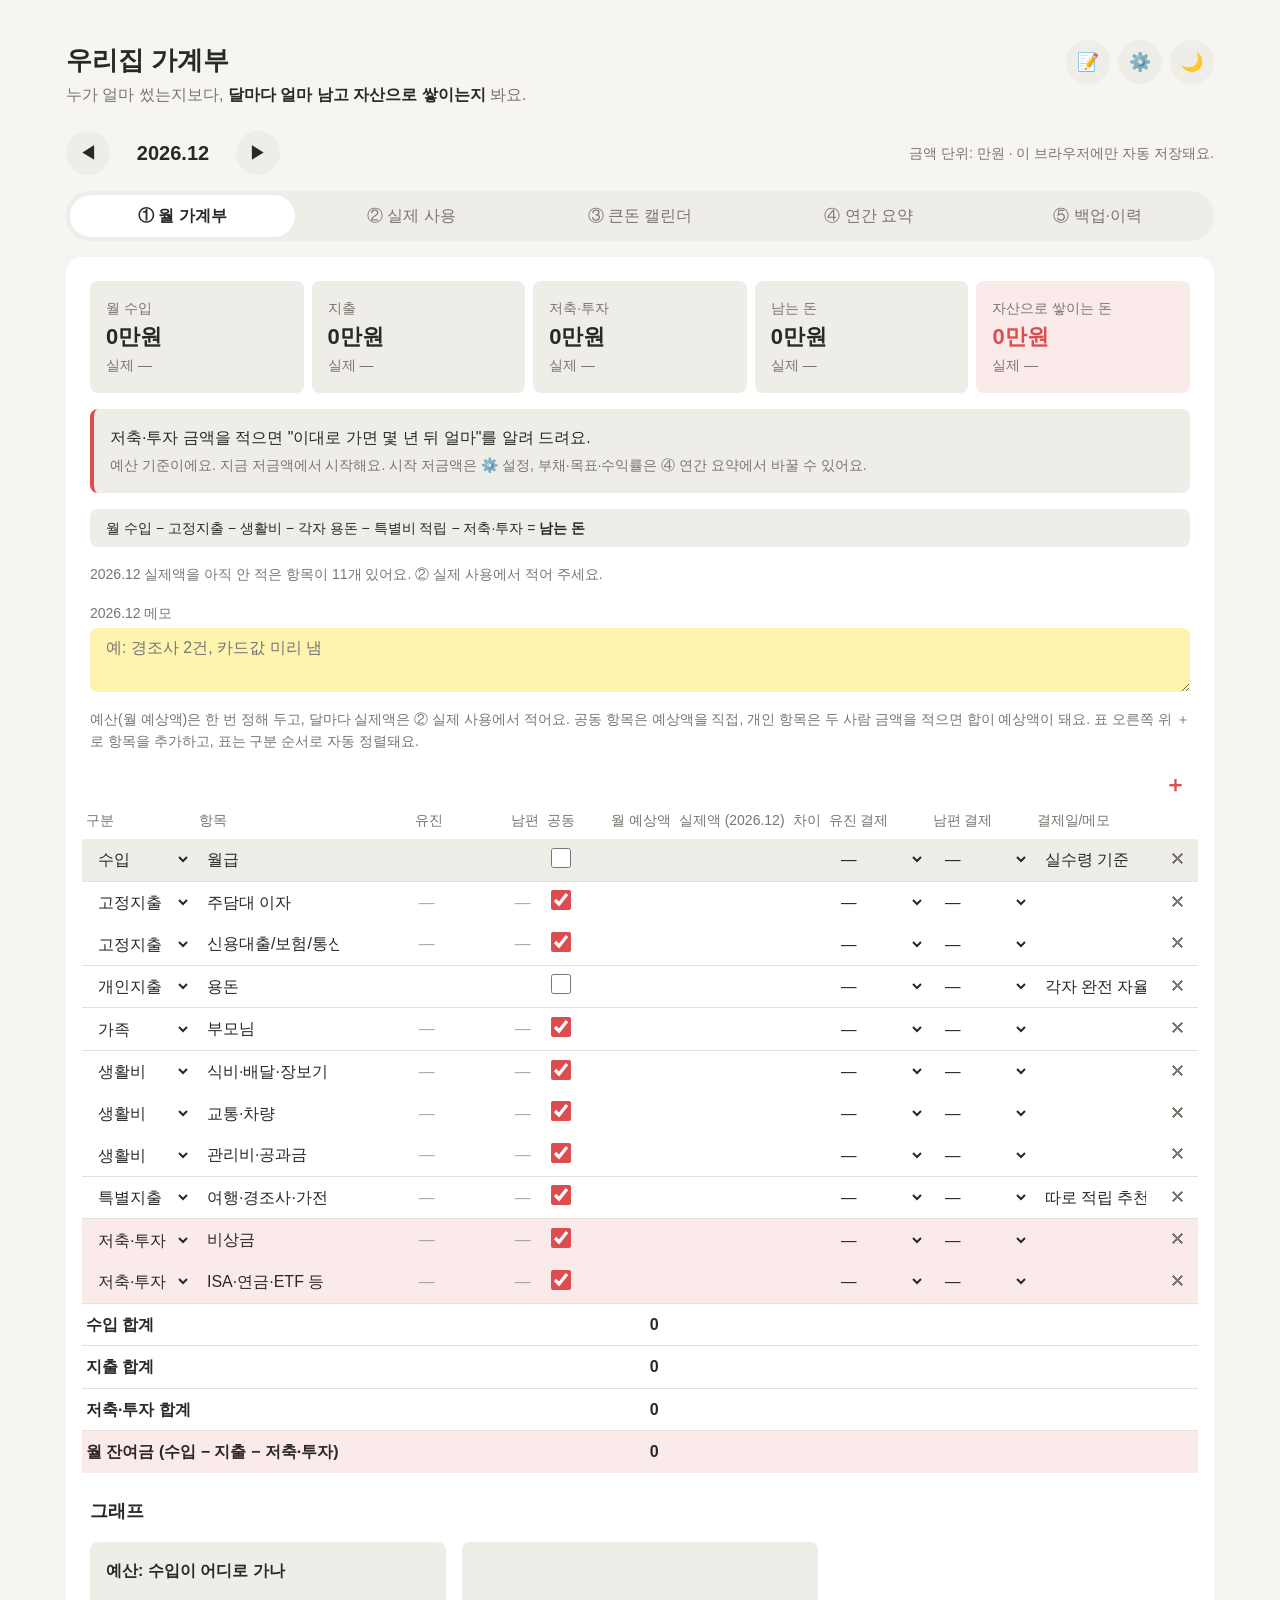
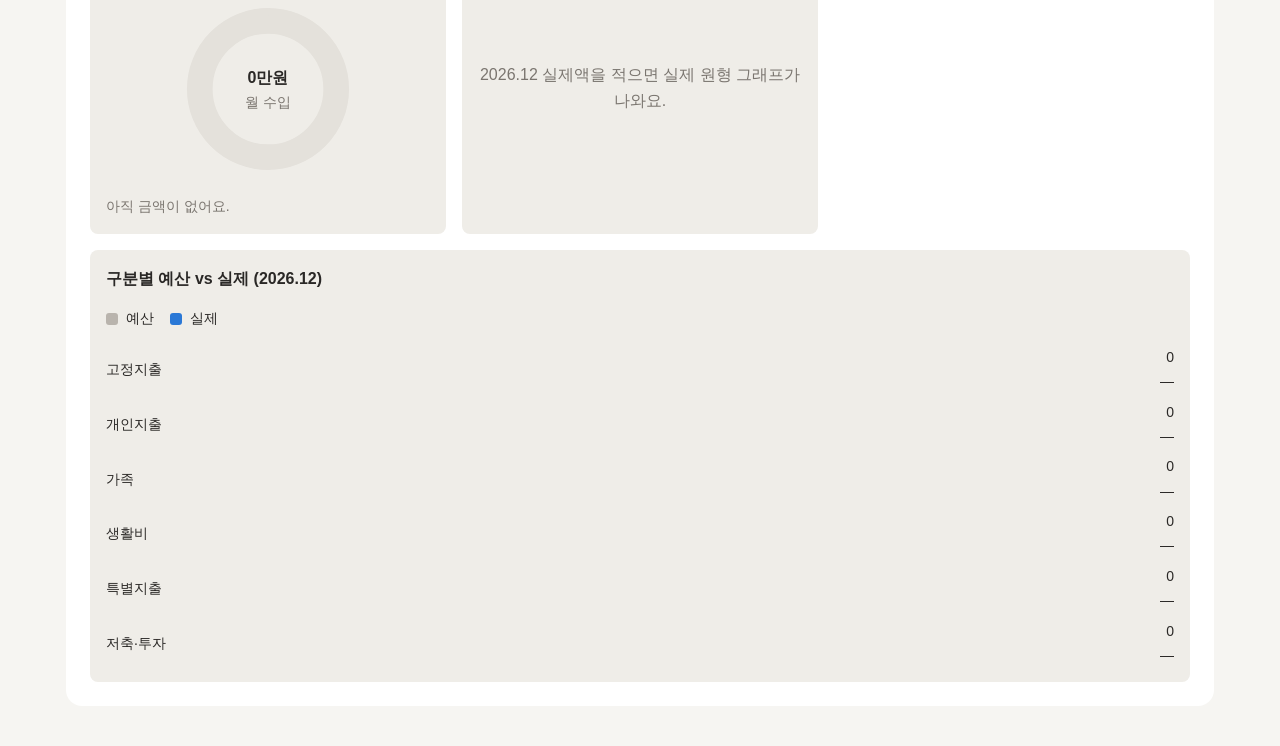
==== budget/index.html @ 745c26c4 "월 가계부 표 위에 이번 달 메모, 결제 칸을 사람마다 열로 나눔 - ① 월 가계부 표 위 "이번 달 메모": 보고 있는 달마다 따로 저장, 이력에 남김 (휴대폰에서도 보임) - " ====
<!DOCTYPE html>
<html lang="ko">
<head>
  <meta charset="UTF-8">
  <meta name="viewport" content="width=device-width, initial-scale=1.0">
  <!-- 보안: 이 사이트의 파일만 쓰고 외부 연결은 막음 -->
  <meta http-equiv="Content-Security-Policy" content="default-src 'self'; script-src 'self'; style-src 'self'; img-src 'self' data:; connect-src 'none'; object-src 'none'; base-uri 'none'; form-action 'none'">
  <meta name="referrer" content="no-referrer">
  <title>우리집 가계부</title>
  <link rel="stylesheet" href="css/base.css">
  <link rel="stylesheet" href="css/layout.css">
  <link rel="stylesheet" href="css/table.css">
  <link rel="stylesheet" href="css/charts.css">
  <link rel="stylesheet" href="css/actual.css">
  <link rel="stylesheet" href="css/wealth.css">
  <link rel="stylesheet" href="css/memo.css">
</head>
<body>
  <header class="app-header">
    <div>
      <h1 class="app-title">우리집 가계부</h1>
      <p class="app-subtitle">누가 얼마 썼는지보다, <strong>달마다 얼마 남고 자산으로 쌓이는지</strong> 봐요.</p>
    </div>
    <div class="header-buttons">
      <button type="button" id="memo-button" class="icon-button" aria-label="메모 열기" aria-haspopup="dialog">📝</button>
      <button type="button" id="settings-button" class="icon-button" aria-label="설정 열기" aria-haspopup="dialog">⚙️</button>
      <button type="button" id="theme-button" class="icon-button" aria-label="다크 모드 전환">🌙</button>
    </div>
  </header>

  <!-- 메모 창 (📝 누르면 열림): 쓰고 Enter → 포스트잇이 하나씩 쌓임 -->
  <dialog id="memo-dialog" class="settings-dialog memo-dialog" aria-labelledby="memo-title">
    <div class="settings-head">
      <h2 id="memo-title">메모</h2>
      <button type="button" id="memo-close" class="icon-button" aria-label="메모 닫기">✕</button>
    </div>
    <label for="memo-input" class="visually-hidden">새 메모</label>
    <textarea id="memo-input" class="memo-input" rows="2" placeholder="메모를 쓰고 Enter (줄 바꿈은 Shift+Enter)"></textarea>
    <ul id="memo-list" class="memo-list"></ul>
  </dialog>

  <!-- 설정 창 (⚙️ 누르면 열림) -->
  <dialog id="settings-dialog" class="settings-dialog" aria-labelledby="settings-title">
    <div class="settings-head">
      <h2 id="settings-title">설정</h2>
      <button type="button" id="settings-close" class="icon-button" aria-label="설정 닫기">✕</button>
    </div>

    <h3 class="settings-section">두 사람 이름</h3>
    <div class="row">
      <label>첫 번째 사람 <input type="text" id="name-a" class="text-input" maxlength="10"></label>
      <label>두 번째 사람 <input type="text" id="name-b" class="text-input" maxlength="10"></label>
    </div>

    <h3 class="settings-section">결제 수단</h3>
    <label class="settings-field"><span id="payments-a-label">결제 수단</span>
      <input type="text" id="payments-a" class="text-input text-input-wide" placeholder="신한카드, 현금"></label>
    <label class="settings-field"><span id="payments-b-label">결제 수단</span>
      <input type="text" id="payments-b" class="text-input text-input-wide" placeholder="삼성카드, 계좌이체"></label>
    <p class="hint">쉼표(,)로 나눠 적어요. ① 월 가계부의 결제 칸에서 사람마다 고를 수 있어요.</p>

    <h3 class="settings-section">시작 저금액</h3>
    <label class="savings-start">지금 저금액 <input type="text" inputmode="decimal" id="savings-input" class="text-input" data-field="savings" placeholder="0"> 만원</label>
    <p id="savings-asof" class="hint"></p>

    <h3 class="settings-section">부채</h3>
    <div id="debt-list" class="debt-list"></div>
    <div><button type="button" id="debt-add" class="button">＋ 부채 추가</button></div>
    <p class="hint">남은 금액은 적은 달 기준이에요. 그 뒤로는 매달 갚는 돈만큼 줄어든 걸로 자동 계산해요. 코멘트는 ④ 연간 요약에서 봐요.</p>
  </dialog>

  <main class="app-main">
    <div class="toolbar">
      <div class="month-switch">
        <button type="button" id="month-prev" class="icon-button" aria-label="지난달 보기">◀</button>
        <p id="month-label" class="month-label" aria-live="polite"></p>
        <button type="button" id="month-next" class="icon-button" aria-label="다음 달 보기">▶</button>
      </div>
      <p class="hint">금액 단위: 만원 · 이 브라우저에만 자동 저장돼요.</p>
    </div>
    <p id="save-status" class="status" role="status"></p>

    <div class="tabs" role="tablist" aria-label="가계부 화면">
      <button type="button" role="tab" id="tab-plan" data-tab="plan" aria-controls="panel-plan">① 월 가계부</button>
      <button type="button" role="tab" id="tab-actual" data-tab="actual" aria-controls="panel-actual">② 실제 사용</button>
      <button type="button" role="tab" id="tab-events" data-tab="events" aria-controls="panel-events">③ 큰돈 캘린더</button>
      <button type="button" role="tab" id="tab-annual" data-tab="annual" aria-controls="panel-annual">④ 연간 요약</button>
      <button type="button" role="tab" id="tab-backup" data-tab="backup" aria-controls="panel-backup">⑤ 백업·이력</button>
    </div>

    <!-- ① 월 가계부 -->
    <section id="panel-plan" class="card" role="tabpanel" aria-labelledby="tab-plan">
      <div id="plan-summary" class="summary"></div>
      <div id="plan-forecast" class="forecast"></div>
      <p class="formula">월 수입 − 고정지출 − 생활비 − 각자 용돈 − 특별비 적립 − 저축·투자 = <strong>남는 돈</strong></p>
      <p id="plan-missing" class="hint"></p>
      <!-- 이번 달 메모: 보고 있는 달마다 따로 저장 -->
      <label class="month-memo">
        <span id="month-memo-label">이번 달 메모</span>
        <textarea id="month-memo" data-field="memo" rows="2" placeholder="예: 경조사 2건, 카드값 미리 냄"></textarea>
      </label>
      <!-- 휴대폰에서만 보이는 버튼: 누르면 아래 입력칸이 열림 (컴퓨터에서는 항상 열려 있음) -->
      <button type="button" id="plan-edit-toggle" class="button button-primary edit-toggle" aria-expanded="false" aria-controls="plan-editor">✏️ 수정하기</button>

      <div id="plan-editor" class="plan-editor">
        <p class="hint">예산(월 예상액)은 한 번 정해 두고, 달마다 실제액은 ② 실제 사용에서 적어요. 공동 항목은 예상액을 직접, 개인 항목은 두 사람 금액을 적으면 합이 예상액이 돼요. 표 오른쪽 위 ＋로 항목을 추가하고, 표는 구분 순서로 자동 정렬돼요.</p>

        <!-- 항목 추가: 표가 넓어 옆으로 밀려도 항상 보이게 표 바깥 오른쪽 위에 둠 -->
        <div class="table-actions">
          <button type="button" id="plan-add" class="add-button" aria-label="항목 추가" title="항목 추가">＋</button>
        </div>
        <div class="table-wrap">
          <table class="budget-table card-table plan-table">
            <thead id="plan-head"></thead>
            <tbody id="plan-body"></tbody>
            <tfoot id="plan-foot"></tfoot>
          </table>
        </div>
      </div>

      <h2 class="section-title">그래프</h2>
      <div id="plan-charts" class="charts"></div>
    </section>

    <!-- ② 실제 사용 -->
    <section id="panel-actual" class="card" role="tabpanel" aria-labelledby="tab-actual" hidden>
      <div id="actual-summary" class="summary"></div>
      <p class="hint">이 달에 실제로 받은·쓴 금액을 항목마다 적어요. 예산과 항목은 ① 월 가계부에서 바꿔요.</p>
      <p id="actual-progress" class="hint" aria-live="polite"></p>
      <div id="actual-list" class="actual-list"></div>
    </section>

    <!-- ③ 큰돈 캘린더 -->
    <section id="panel-events" class="card" role="tabpanel" aria-labelledby="tab-events" hidden>
      <p class="hint">웨딩·신혼여행·가전·자동차 보험·성과급처럼 월 가계부에 섞으면 망가지는 돈은 여기서 따로 관리해요. 성과급은 생활비에 섞지 말고 결혼·대출상환·투자처럼 목적을 정해 두세요. "돈 나가는 곳"을 비상금·저축이나 성과급으로 고른 확정 지출은 ④ 연간 요약에서 자산에서 빠져요 (특별비 적립금은 이미 매달 지출로 빠져서 빼지 않아요).</p>

      <div class="table-wrap">
        <table class="budget-table card-table events-table">
          <thead id="events-head"></thead>
          <tbody id="events-body"></tbody>
          <tfoot id="events-foot"></tfoot>
        </table>
      </div>
      <div class="row">
        <button type="button" id="events-add" class="button">＋ 이벤트 추가</button>
        <button type="button" id="events-show-done" class="button" aria-pressed="false" hidden>완료된 이벤트 보기</button>
      </div>
    </section>

    <!-- ④ 연간 요약 -->
    <section id="panel-annual" class="card" role="tabpanel" aria-labelledby="tab-annual" hidden>
      <div class="month-switch">
        <button type="button" id="year-prev" class="icon-button" aria-label="지난해 보기">◀</button>
        <p id="year-label" class="month-label" aria-live="polite"></p>
        <button type="button" id="year-next" class="icon-button" aria-label="다음 해 보기">▶</button>
      </div>
      <div id="annual-summary" class="summary"></div>
      <div id="annual-chart" class="charts"></div>

      <div class="table-wrap">
        <table class="budget-table annual-table">
          <thead id="annual-head"></thead>
          <tbody id="annual-body"></tbody>
          <tfoot id="annual-foot"></tfoot>
        </table>
      </div>
      <p class="hint">② 실제 사용에 적은 실제액으로 계산해요. 실제액을 일부만 적은 달은 적은 만큼만 더해져요.</p>
      <p id="annual-events" class="hint"></p>

      <h2 class="section-title">저금액 · 부채</h2>
      <div class="savings-row">
        <p id="savings-status"></p>
        <button type="button" id="savings-edit" class="button">⚙️ 설정에서 바꾸기</button>
      </div>
      <ul id="debt-summary" class="debt-summary"></ul>
      <div id="debt-comments" class="forecast"></div>

      <h2 class="section-title">이대로 가면?</h2>
      <form id="goal-form" class="row goal-form">
        <label>목표 <input type="text" inputmode="decimal" class="text-input" data-field="target"> 만원 <span id="goal-target-text" class="hint"></span></label>
        <label>연 수익률 <input type="text" inputmode="decimal" class="text-input text-input-short" data-field="rate"> %</label>
      </form>
      <div id="annual-forecast" class="forecast-list"></div>
      <p class="hint">위 "지금 저금액"에서 시작해 매달 같은 금액을 넣고 연 수익률이 그대로라고 가정한 어림값이에요. 물가·세금·큰돈 지출은 빼고 계산해요.</p>
    </section>

    <!-- ⑤ 백업·이력 -->
    <section id="panel-backup" class="card" role="tabpanel" aria-labelledby="tab-backup" hidden>
      <h2 class="section-title">백업</h2>
      <p id="backup-status"></p>
      <div class="row">
        <button type="button" id="backup-export" class="button button-primary">⬇️ 백업 파일 내려받기</button>
        <label class="button">📂 백업 파일 불러오기<input type="file" id="backup-import" class="visually-hidden" accept=".json,application/json"></label>
      </div>
      <p id="backup-message" class="hint" role="status"></p>
      <p class="hint">기록은 이 브라우저에만 저장돼요. 백업 파일(.json)을 내려받아 두면 다른 기기나 브라우저에서 불러올 수 있어요.</p>

      <h2 class="section-title">변경 이력</h2>
      <p class="hint">금액·항목을 고치거나 지우면 언제 무엇이 바뀌었는지 최근 300개까지 남아요.</p>
      <ol id="history-list" class="history-list"></ol>
      <div><button type="button" id="history-clear" class="button">이력 지우기</button></div>
    </section>

  </main>

  <script type="module" src="js/app.js"></script>
</body>
</html>
---- budget/css/base.css ----
/* 색상·간격·폰트 변수, 리셋, 다크 모드 */

:root {
  --bg: #f6f5f2;
  --surface: #ffffff;
  --surface-soft: #efede8;
  --text: #2a2826;
  --text-soft: #7a756f;
  --line: #e4e1db;

  --accent: #dd4c4f;
  --accent-text: #ffffff;
  --good: #2e8b57;
  --bad: #dd4c4f;
  --highlight: #fbeaea;
  --overlay: rgba(0, 0, 0, 0.4);
  --note: #fff3b0;

  /* 그래프 색 (색약도 구분되도록 검증한 순서, 바꾸지 않기) */
  --series-1: #2a78d6;
  --series-2: #eb6834;
  --series-3: #1baf7a;
  --series-4: #eda100;
  --series-5: #e87ba4;
  --series-6: #008300;
  --series-7: #6250d6;
  --series-plan: #b9b4ad;

  --space-xs: 4px;
  --space-s: 8px;
  --space-m: 16px;
  --space-l: 24px;
  --space-xl: 40px;

  --radius-s: 8px;
  --radius-m: 16px;
  --radius-l: 24px;

  --font: "Apple SD Gothic Neo", "Pretendard", "Noto Sans KR", "Malgun Gothic", sans-serif;
  --font-size: 16px;
  --font-size-small: 14px;
  --font-size-title: 26px;

  --content-width: 1180px;
}

/* 시스템이 다크 모드이고, 직접 라이트로 고르지 않았을 때 */
@media (prefers-color-scheme: dark) {
  :root:not([data-theme="light"]) {
    --bg: #1c1b1a;
    --surface: #262524;
    --surface-soft: #31302e;
    --text: #eeebe6;
    --text-soft: #a8a29b;
    --line: #3d3b38;

    --accent: #ec6f71;
    --accent-text: #1c1b1a;
    --good: #5cc28a;
    --bad: #ec6f71;
    --highlight: #3a2a2a;
    --overlay: rgba(0, 0, 0, 0.6);
    --note: #4a4426;

    --series-1: #3987e5;
    --series-2: #d95926;
    --series-3: #199e70;
    --series-4: #c98500;
    --series-5: #d55181;
    --series-6: #008300;
    --series-7: #9085e9;
    --series-plan: #6b6762;
  }
}

/* 직접 다크 모드로 바꿨을 때 */
:root[data-theme="dark"] {
  --bg: #1c1b1a;
  --surface: #262524;
  --surface-soft: #31302e;
  --text: #eeebe6;
  --text-soft: #a8a29b;
  --line: #3d3b38;

  --accent: #ec6f71;
  --accent-text: #1c1b1a;
  --good: #5cc28a;
  --bad: #ec6f71;
  --highlight: #3a2a2a;
  --overlay: rgba(0, 0, 0, 0.6);
  --note: #4a4426;

  --series-1: #3987e5;
  --series-2: #d95926;
  --series-3: #199e70;
  --series-4: #c98500;
  --series-5: #d55181;
  --series-6: #008300;
  --series-7: #9085e9;
  --series-plan: #6b6762;
}

*,
*::before,
*::after {
  box-sizing: border-box;
}

body {
  margin: 0;
  background: var(--bg);
  color: var(--text);
  font-family: var(--font);
  font-size: var(--font-size);
  line-height: 1.6;
}

h1,
h2,
p {
  margin: 0;
}

button,
input,
select,
textarea {
  font: inherit;
  color: inherit;
}

/* 화면에는 안 보이고 스크린 리더만 읽는 것 */
.visually-hidden {
  position: absolute;
  width: 1px;
  height: 1px;
  overflow: hidden;
  clip: rect(0 0 0 0);
  white-space: nowrap;
}

/* hidden 속성이 display 지정보다 항상 이기도록 */
[hidden] {
  display: none !important;
}
---- budget/css/layout.css ----
/* 머리말, 달 이동, 탭, 카드, 요약, 버튼, 반응형 */

.app-header,
.app-main {
  width: 100%;
  max-width: var(--content-width);
  margin: 0 auto;
  padding-left: var(--space-m);
  padding-right: var(--space-m);
}

.app-header {
  display: flex;
  justify-content: space-between;
  align-items: flex-start;
  gap: var(--space-m);
  padding-top: var(--space-xl);
  padding-bottom: var(--space-l);
}

.app-title {
  font-size: var(--font-size-title);
}

.app-subtitle {
  color: var(--text-soft);
}

.app-subtitle strong {
  color: var(--text);
}

.app-main {
  display: flex;
  flex-direction: column;
  gap: var(--space-m);
  padding-bottom: var(--space-xl);
}

/* 달 이동 */
.toolbar {
  display: flex;
  flex-wrap: wrap;
  align-items: center;
  justify-content: space-between;
  gap: var(--space-s) var(--space-m);
}

.month-switch {
  display: flex;
  align-items: center;
  gap: var(--space-s);
}

.month-label {
  min-width: 5.5em;
  font-size: 20px;
  font-weight: 700;
  text-align: center;
}

.hint {
  color: var(--text-soft);
  font-size: var(--font-size-small);
}

.status {
  color: var(--bad);
}

.status:empty {
  display: none;
}

/* 탭 */
.tabs {
  display: flex;
  gap: var(--space-xs);
  padding: var(--space-xs);
  border-radius: var(--radius-l);
  background: var(--surface-soft);
  overflow-x: auto;
}

.tabs [role="tab"] {
  flex: 1;
  padding: var(--space-s) var(--space-m);
  border: none;
  border-radius: var(--radius-l);
  background: transparent;
  color: var(--text-soft);
  white-space: nowrap;
  cursor: pointer;
}

.tabs [role="tab"][aria-selected="true"] {
  background: var(--surface);
  color: var(--text);
  font-weight: 700;
}

/* 카드 */
.card {
  display: flex;
  flex-direction: column;
  gap: var(--space-m);
  min-width: 0;
  padding: var(--space-l);
  border-radius: var(--radius-m);
  background: var(--surface);
}

/* 요약 카드 */
.summary {
  display: grid;
  grid-template-columns: repeat(auto-fit, minmax(160px, 1fr));
  gap: var(--space-s);
}

.summary-card {
  padding: var(--space-m);
  border-radius: var(--radius-s);
  background: var(--surface-soft);
}

.summary-main {
  background: var(--highlight);
}

.summary-title {
  color: var(--text-soft);
  font-size: var(--font-size-small);
}

.summary-value {
  font-size: 22px;
  font-weight: 700;
}

.summary-main .summary-value {
  color: var(--accent);
}

.summary-actual {
  color: var(--text-soft);
  font-size: var(--font-size-small);
}

.formula {
  padding: var(--space-s) var(--space-m);
  border-radius: var(--radius-s);
  background: var(--surface-soft);
  font-size: var(--font-size-small);
}

/* "이대로 가면?" 코멘트 */
.forecast {
  display: flex;
  flex-direction: column;
  gap: var(--space-xs);
  padding: var(--space-m);
  border-left: 4px solid var(--accent);
  border-radius: var(--radius-s);
  background: var(--surface-soft);
}

.forecast-title {
  font-weight: 700;
}

.forecast-list {
  display: grid;
  grid-template-columns: repeat(auto-fit, minmax(280px, 1fr));
  gap: var(--space-s);
}

.section-title {
  margin-top: var(--space-s);
  font-size: 18px;
}

.goal-form .text-input {
  text-align: right;
}

/* 머리말 오른쪽 위 버튼들 (⚙️ 설정, 🌙 테마) */
.header-buttons {
  display: flex;
  gap: var(--space-s);
}

/* 설정 창 */
.settings-dialog {
  width: min(480px, calc(100vw - 2 * var(--space-m)));
  padding: var(--space-l);
  border: none;
  border-radius: var(--radius-m);
  background: var(--surface);
  color: var(--text);
}

.settings-dialog::backdrop {
  background: var(--overlay);
}

.settings-dialog[open] {
  display: flex;
  flex-direction: column;
  gap: var(--space-m);
}

.settings-head {
  display: flex;
  justify-content: space-between;
  align-items: center;
}

.settings-section {
  margin: var(--space-s) 0 0;
  color: var(--text-soft);
  font-size: var(--font-size-small);
}

.settings-field {
  display: flex;
  flex-direction: column;
  gap: var(--space-xs);
}

.settings-field .text-input {
  width: 100%;
  padding: var(--space-s);
}

.text-input-wide {
  flex: 1;
  width: auto;
  min-width: 0;
}

.text-input-short {
  width: 4em;
}

.muted {
  color: var(--text-soft);
}

/* 변경 이력 */
.history-list {
  display: flex;
  flex-direction: column;
  max-height: 420px;
  margin: 0;
  padding: 0;
  overflow-y: auto;
  list-style: none;
}

.history-list li {
  display: flex;
  flex-wrap: wrap;
  gap: 0 var(--space-m);
  padding: var(--space-s) 0;
  border-bottom: 1px solid var(--line);
}

.history-list time {
  color: var(--text-soft);
  font-size: var(--font-size-small);
  font-variant-numeric: tabular-nums;
}

/* 월 가계부: 이번 달 메모 */
.month-memo {
  display: flex;
  flex-direction: column;
  gap: var(--space-xs);
  color: var(--text-soft);
  font-size: var(--font-size-small);
}

.month-memo textarea {
  width: 100%;
  padding: var(--space-s) var(--space-m);
  border: none;
  border-radius: var(--radius-s);
  background: var(--note);
  color: var(--text);
  font-size: var(--font-size); /* 16px 이상: 아이폰에서 누를 때 확대되지 않게 */
  line-height: 1.5;
  resize: vertical;
}

.month-memo textarea:focus-visible {
  outline: 3px solid var(--accent);
  outline-offset: 2px;
}

/* 월 가계부 입력칸 묶음과 휴대폰용 "수정하기" 버튼 (컴퓨터에서는 버튼 숨김) */
.plan-editor {
  display: flex;
  flex-direction: column;
  gap: var(--space-m);
  scroll-margin-top: var(--space-m);
}

.edit-toggle {
  display: none;
}

@media (max-width: 768px) {
  .edit-toggle {
    display: block;
    width: 100%;
    padding: var(--space-m);
    font-weight: 700;
  }
}

/* 차이 색: 좋으면 초록, 나쁘면 빨강 */
.good {
  color: var(--good);
}

.bad {
  color: var(--bad);
}

/* 버튼 */
.button,
.icon-button {
  padding: var(--space-s) var(--space-m);
  border: none;
  border-radius: var(--radius-l);
  background: var(--surface-soft);
  cursor: pointer;
}

.icon-button {
  flex-shrink: 0;
  width: 44px;
  height: 44px;
  padding: 0;
  font-size: 18px;
}

.button-primary {
  background: var(--accent);
  color: var(--accent-text);
}

.button:focus-visible,
.button:focus-within,
.icon-button:focus-visible,
.tabs [role="tab"]:focus-visible,
input:focus-visible,
select:focus-visible,
summary:focus-visible {
  outline: 3px solid var(--accent);
  outline-offset: 2px;
}

.row {
  display: flex;
  flex-wrap: wrap;
  gap: var(--space-m);
}

.row label {
  display: flex;
  align-items: center;
  gap: var(--space-s);
}

.text-input {
  width: 8em;
  padding: var(--space-xs) var(--space-s);
  border: none;
  border-radius: var(--radius-s);
  background: var(--surface-soft);
}

/* 휴대폰 */
@media (max-width: 768px) {
  .app-header {
    padding-top: var(--space-l);
  }

  .card {
    padding: var(--space-m);
  }

  .summary {
    grid-template-columns: repeat(2, 1fr);
  }

  .summary-main {
    grid-column: 1 / -1;
  }

  .summary-value {
    font-size: 18px;
  }

  .tabs [role="tab"] {
    padding: var(--space-s);
    font-size: var(--font-size-small);
  }
}
---- budget/css/table.css ----
/* 가계부 표: 입력칸, 숫자 정렬, 구분 묶음, 합계 줄 */

/* 표가 넓으면 표만 옆으로 밀어서 봄 (화면 전체는 안 밀림) */
.table-wrap {
  overflow-x: auto;
  margin: 0 calc(var(--space-s) * -1);
}

.budget-table {
  width: 100%;
  min-width: 880px;
  border-collapse: collapse;
}

.budget-table th,
.budget-table td {
  padding: var(--space-xs);
  text-align: left;
  vertical-align: middle;
}

.budget-table th {
  padding: var(--space-s) var(--space-xs);
  color: var(--text-soft);
  font-size: var(--font-size-small);
  font-weight: 500;
  white-space: nowrap;
}

.budget-table .num {
  text-align: right;
}

.budget-table .center {
  text-align: center;
}

/* 새 구분이 시작하는 줄 위에 간격 */
.budget-table tbody tr.group-start td {
  border-top: 1px solid var(--line);
}

.budget-table tbody tr:first-child td {
  border-top: none;
}

/* 수입·저축 줄은 배경으로 구분 */
.budget-table tr.kind-income td {
  background: var(--surface-soft);
}

.budget-table tr.kind-saving td {
  background: var(--highlight);
}

.budget-table tr.current-month td {
  background: var(--highlight);
  font-weight: 700;
}

/* 입력칸: 평소엔 배경만, 누르면 테두리 */
.cell-input {
  width: 100%;
  min-width: 0;
  padding: var(--space-xs) var(--space-s);
  border: none;
  border-radius: var(--radius-s);
  background: transparent;
}

.cell-input:hover,
.cell-input:focus {
  background: var(--surface-soft);
}

.cell-input:disabled {
  background: transparent;
  color: var(--text-soft);
}

.cell-input::placeholder {
  color: var(--text-soft);
  opacity: 0.6;
}

.cell-amount {
  width: 5.5em;
  text-align: right;
}

/* 항목·메모 이름이 잘리지 않게 */
.cell-input[data-field="name"] {
  min-width: 9em;
}

.cell-input[data-field="note"] {
  min-width: 7em;
}

/* 결제 수단 고르는 칸: 너비를 정해 둠 (안 그러면 가장 긴 글자 "＋ 새로 추가…"에 맞춰 넓어져서 표가 화면 밖으로 밀림) */
select.cell-input[data-field="paymentA"],
select.cell-input[data-field="paymentB"] {
  width: 6em;
}

select.cell-input {
  width: auto;
  cursor: pointer;
}

.budget-table input[type="checkbox"] {
  width: 20px;
  height: 20px;
  accent-color: var(--accent);
  cursor: pointer;
}

.computed {
  padding: 0 var(--space-s);
  white-space: nowrap;
}

/* 합계 */
.budget-table tfoot td {
  border-top: 1px solid var(--line);
  padding-top: var(--space-s);
  padding-bottom: var(--space-s);
  font-weight: 700;
}

.budget-table tfoot td.num {
  padding-right: var(--space-m);
}

.budget-table tfoot tr.total-row td {
  background: var(--highlight);
  color: var(--text);
}

.delete-button {
  width: 32px;
  height: 32px;
  border: none;
  border-radius: 50%;
  background: transparent;
  color: var(--text-soft);
  cursor: pointer;
}

.delete-button:hover,
.delete-button:focus-visible {
  background: var(--surface-soft);
  color: var(--bad);
}

.delete-button:focus-visible {
  outline: 3px solid var(--accent);
  outline-offset: 2px;
}

/* 큰돈 캘린더: 완료 버튼, 완료한 줄은 흐리게 */
.done-button {
  padding: var(--space-xs) var(--space-s);
  border: none;
  border-radius: var(--radius-l);
  background: var(--surface-soft);
  color: var(--text-soft);
  font-size: var(--font-size-small);
  white-space: nowrap;
  cursor: pointer;
}

.done-button:hover,
.done-button:focus-visible {
  color: var(--good);
}

.done-button:focus-visible {
  outline: 3px solid var(--accent);
  outline-offset: 2px;
}

.budget-table tr.is-done td {
  opacity: 0.55;
}

/* 큰돈이 누구 것인지: 왼쪽 색 띠 (공통은 없음) */
.events-table tr.owner-a > td:first-child {
  box-shadow: inset 4px 0 var(--series-1);
}

.events-table tr.owner-b > td:first-child {
  box-shadow: inset 4px 0 var(--series-2);
}

.events-table tfoot tr:not(.total-row) td {
  border-top: none;
  font-weight: 400;
}

/* 큰돈 캘린더: 이벤트 이름 옆 "세부 3 ▾" 버튼과 펼친 세부 항목 */
.event-name {
  display: flex;
  align-items: center;
  gap: var(--space-xs);
}

.detail-toggle {
  flex-shrink: 0;
  padding: var(--space-xs) var(--space-s);
  border: none;
  border-radius: var(--radius-l);
  background: var(--surface-soft);
  color: var(--text-soft);
  font-size: var(--font-size-small);
  white-space: nowrap;
  cursor: pointer;
}

.detail-toggle[aria-expanded="true"] {
  background: var(--highlight);
  color: var(--accent);
}

.detail-toggle:focus-visible {
  outline: 3px solid var(--accent);
  outline-offset: 2px;
}

.budget-table tr.detail-row td {
  padding: 0 var(--space-xs) var(--space-s) var(--space-xl);
}

.event-details {
  display: flex;
  flex-direction: column;
  gap: 2px;
  max-width: 560px;
  margin: 0 0 var(--space-xs);
  padding: var(--space-s);
  border-left: 3px solid var(--highlight);
  list-style: none;
}

/* [이름] [예상] [확정] [✕] */
.detail-item {
  display: grid;
  grid-template-columns: minmax(0, 1fr) 6em 6em 32px;
  align-items: center;
  gap: var(--space-xs);
}

.detail-item .cell-input {
  width: 100%;
  min-width: 0;
}

.detail-head {
  color: var(--text-soft);
  font-size: 12px;
}

.detail-head span:nth-child(2),
.detail-head span:nth-child(3) {
  padding-right: var(--space-s);
  text-align: right;
}

.detail-add {
  padding: var(--space-xs) var(--space-m);
  font-size: var(--font-size-small);
}

/* 표 바로 위 오른쪽 ＋ (항목 추가) */
.table-actions {
  display: flex;
  justify-content: flex-end;
  margin-bottom: calc(var(--space-m) * -1); /* 바로 아래 표에 붙임 */
}

/* ＋ 버튼 */
.add-button {
  width: 32px;
  height: 32px;
  border: none;
  border-radius: 50%;
  background: transparent;
  color: var(--accent);
  font-size: 22px;
  font-weight: 700;
  line-height: 1;
  cursor: pointer;
}

.add-button:hover,
.add-button:focus-visible {
  background: var(--highlight);
}

.add-button:focus-visible {
  outline: 3px solid var(--accent);
  outline-offset: 2px;
}

/* ── 휴대폰: 표를 줄마다 카드로 (월 가계부·큰돈 캘린더) ──
   칸마다 data-area(자리 이름)와 data-label(이름표)을 붙여 두고 (cells.js의 areaCell)
   표마다 grid-template-areas로 카드 안 배치를 정합니다. */
@media (max-width: 768px) {
  /* 월 가계부: 평소엔 입력칸을 숨기고, "수정하기"를 눌렀을 때만 보여 줌 */
  .plan-editor:not(.is-open) {
    display: none;
  }

  /* ── 카드 공통 ── */
  .card-table {
    min-width: 0;
  }

  .card-table,
  .card-table thead,
  .card-table tbody,
  .card-table tfoot {
    display: block;
  }

  .card-table thead th {
    display: none;
  }

  .card-table tbody tr,
  .card-table tfoot tr {
    display: grid;
    gap: 2px var(--space-s);
    margin-bottom: var(--space-s);
    padding: var(--space-s);
    border-radius: var(--radius-s);
    background: var(--surface-soft);
  }

  .card-table tr.kind-income,
  .card-table tr.kind-saving,
  .card-table tr.current-month,
  .card-table tfoot tr.total-row {
    background: var(--highlight);
  }

  /* 카드 안 칸은 배경·선 없이 (표의 구분선·줄 배경 규칙보다 우선하도록 길게 씀) */
  .budget-table.card-table tbody tr td,
  .budget-table.card-table tbody tr.group-start td,
  .budget-table.card-table tfoot tr td {
    padding: 0;
    border-top: none;
    background: transparent;
  }

  .card-table td {
    display: flex;
    flex-direction: column;
    justify-content: flex-end;
    min-width: 0; /* 칸 내용이 길어도 카드 밖으로 넘치지 않게 */
  }

  /* 결제 수단 칸은 자기 자리 너비에 맞춤 */
  .card-table select.cell-input[data-field="paymentA"],
  .card-table select.cell-input[data-field="paymentB"] {
    width: 100%;
    min-width: 0;
  }

  .card-table td[data-area="rest"] {
    display: none;
  }

  .card-table td[data-area="delete"] {
    align-items: flex-end;
  }

  /* 칸 이름표 (유진, 예상, 총 입금 …) */
  .card-table td[data-label]::before {
    content: attr(data-label);
    flex-shrink: 0;
    color: var(--text-soft);
    font-size: 12px;
    font-weight: 400;
    white-space: nowrap;
  }

  .card-table td.num {
    align-items: flex-end;
    text-align: right;
  }

  .card-table .cell-amount {
    width: 100%;
    background: var(--surface);
  }

  .card-table .cell-amount:disabled {
    background: transparent;
  }

  .card-table td[data-area="name"] .cell-input {
    font-weight: 700;
  }

  .card-table .computed {
    padding: var(--space-xs) var(--space-s);
  }

  .card-table tfoot td.num {
    padding-right: var(--space-s);
  }

  /* 글 입력칸(메모 등)은 이름표 옆에 한 줄로 */
  .card-table td[data-area="note"],
  .card-table td[data-area="source"] {
    flex-direction: row;
    align-items: center;
    gap: var(--space-xs);
  }

  /* 자리 이름 → 카드 안 위치 */
  .card-table td[data-area="group"] { grid-area: group; }
  .card-table td[data-area="name"] { grid-area: name; }
  .card-table td[data-area="a"] { grid-area: a; }
  .card-table td[data-area="b"] { grid-area: b; }
  .card-table td[data-area="joint"] { grid-area: joint; }
  .card-table td[data-area="plan"] { grid-area: plan; }
  .card-table td[data-area="actual"] { grid-area: actual; }
  .card-table td[data-area="diff"] { grid-area: diff; }
  .card-table td[data-area="note"] { grid-area: note; }
  .card-table td[data-area="paymentA"] { grid-area: paymentA; }
  .card-table td[data-area="paymentB"] { grid-area: paymentB; }
  .card-table td[data-area="done"] { grid-area: done; align-items: flex-end; }
  .card-table td[data-area="delete"] { grid-area: delete; }
  .card-table td[data-area="month"] { grid-area: month; }
  .card-table td[data-area="expected"] { grid-area: expected; }
  .card-table td[data-area="confirmed"] { grid-area: confirmed; }
  .card-table td[data-area="source"] { grid-area: source; }
  .card-table td[data-area="owner"] { grid-area: owner; }

  /* ── ① 월 가계부 ──
     ┌ 구분   공동 ☐   ✕ ┐
     │ 항목 이름          │
     │ 유진  남편         │  ← 개인 항목만 (공동이면 줄 없음)
     │ 예상  실제  차이   │
     │ 유진 결제  영규 결제 │
     └ 메모              ┘ */

  .plan-table tbody tr {
    grid-template-columns: repeat(3, 1fr);
    grid-template-areas:
      "group joint delete"
      "name name name"
      "a b ."
      "plan actual diff"
      "paymentA paymentB ."
      "note note note";
  }

  .plan-table tbody tr.is-joint {
    grid-template-areas:
      "group joint delete"
      "name name name"
      "plan actual diff"
      "paymentA paymentB ."
      "note note note";
  }

  .plan-table tr.is-joint td[data-area="a"],
  .plan-table tr.is-joint td[data-area="b"] {
    display: none;
  }

  /* 합계 카드는 이름 + 숫자 한 줄 */
  .plan-table tfoot tr {
    grid-template-columns: repeat(3, 1fr);
    grid-template-areas:
      "name name name"
      "plan actual diff";
  }

  /* 공동: 이름표와 체크칸을 한 줄로 */
  .plan-table td[data-area="joint"] {
    flex-direction: row;
    align-items: center;
    justify-content: center;
    gap: var(--space-xs);
  }

  /* ── ③ 큰돈 캘린더 ──
     ┌ 월   누구   ✓ 완료  ✕ ┐
     │ 이벤트  세부 ▾        │
     │ 예상     확정         │
     │ 돈 나가는 곳          │
     └ 잔액/비고             ┘ */
  .events-table tbody tr {
    /* 완료·✕ 칸은 너비를 정해 둠 (auto면 아래 확정 지출 칸에 끌려 넓어져서 월·누구 칸이 좁아짐) */
    grid-template-columns: minmax(0, 1fr) minmax(0, 1fr) 5.5em 2.5em;
    grid-template-areas:
      "month owner done delete"
      "name name name name"
      "expected expected confirmed confirmed"
      "source source source source"
      "note note note note";
  }

  /* 휴대폰 카드: 누구 것인지는 카드 왼쪽 색 띠 */
  .events-table tr.owner-a > td:first-child,
  .events-table tr.owner-b > td:first-child {
    box-shadow: none;
  }

  .events-table tbody tr.owner-a:not(.detail-row) {
    border-left: 4px solid var(--series-1);
  }

  .events-table tbody tr.owner-b:not(.detail-row) {
    border-left: 4px solid var(--series-2);
  }

  .events-table td[data-area="owner"] select {
    width: 100%;
    min-width: 0;
  }

  .events-table tfoot tr {
    grid-template-columns: 1fr 1fr;
    grid-template-areas:
      "name name"
      "expected confirmed";
  }

  /* 세부 항목 줄: 바로 위 이벤트 카드에 붙여서 보여 줌 */
  .events-table tbody tr.detail-row {
    display: block;
    margin-top: calc(var(--space-s) * -1 - 2px);
    border-radius: 0 0 var(--radius-s) var(--radius-s);
  }

  .budget-table.card-table tbody tr.detail-row td {
    display: block;
    padding: 0;
  }

  .events-table .event-details {
    padding: var(--space-s) 0 var(--space-s) var(--space-s);
  }

  .events-table .detail-item .cell-amount {
    background: var(--surface);
  }

  .events-table td[data-area="month"] .cell-input {
    width: 100%;
    min-width: 0;
    color: var(--text-soft);
  }
}
---- budget/css/charts.css ----
/* 그래프: 원형(도넛), 가로 막대, 범례 */

.charts {
  display: grid;
  grid-template-columns: repeat(auto-fit, minmax(300px, 1fr));
  gap: var(--space-m);
}

.chart {
  display: flex;
  flex-direction: column;
  gap: var(--space-m);
  min-width: 0;
  margin: 0;
  padding: var(--space-m);
  border-radius: var(--radius-s);
  background: var(--surface-soft);
}

.chart-wide {
  grid-column: 1 / -1;
}

.chart-title {
  font-weight: 700;
}

.chart-empty {
  justify-content: center;
  min-height: 160px;
  color: var(--text-soft);
  text-align: center;
}

.chart-warning {
  grid-column: 1 / -1;
}

/* 도넛 */
.donut-ring {
  position: relative;
  width: 180px;
  height: 180px;
  margin: 0 auto;
}

.donut-ring svg {
  width: 100%;
  height: 100%;
}

.donut-center {
  position: absolute;
  inset: 0;
  display: flex;
  flex-direction: column;
  align-items: center;
  justify-content: center;
}

.donut-center span {
  color: var(--text-soft);
  font-size: var(--font-size-small);
}

/* 범례: 색 / 이름 / 금액 / 비율 */
.legend {
  display: flex;
  flex-direction: column;
  gap: var(--space-xs);
  margin: 0;
  padding: 0;
  list-style: none;
  font-size: var(--font-size-small);
}

.legend li {
  display: grid;
  grid-template-columns: 12px 1fr auto 3em;
  align-items: center;
  gap: var(--space-s);
}

/* 금액이 없을 때 안내 글은 한 줄로 */
.legend li.hint {
  display: block;
}

.legend-value,
.legend-percent {
  text-align: right;
  font-variant-numeric: tabular-nums;
}

.legend-percent {
  color: var(--text-soft);
}

.legend-inline {
  flex-direction: row;
  flex-wrap: wrap;
  gap: var(--space-m);
}

.legend-inline li {
  display: flex;
}

.swatch {
  width: 12px;
  height: 12px;
  border-radius: 3px;
}

/* 가로 막대 */
.bar-rows {
  display: flex;
  flex-direction: column;
  gap: var(--space-s);
}

.bar-row {
  display: grid;
  grid-template-columns: 5.5em 1fr;
  align-items: center;
  gap: var(--space-s);
  font-size: var(--font-size-small);
}

.bar-group {
  display: flex;
  flex-direction: column;
  gap: 2px;
}

.bar-line {
  display: grid;
  grid-template-columns: 1fr 4.5em;
  align-items: center;
  gap: var(--space-s);
}

.bar-track {
  height: 10px;
}

.bar-fill {
  height: 100%;
  border-radius: 0 4px 4px 0;
}

.bar-value {
  text-align: right;
  font-variant-numeric: tabular-nums;
}

/* 세로 막대 (가로축: 월) */
.column-plot {
  position: relative;
  display: flex;
  align-items: stretch;
  gap: 4px;
  height: 180px;
  margin-top: var(--space-m); /* 맨 위 막대의 숫자가 들어갈 자리 */
  border-bottom: 1px solid var(--line);
}

.column {
  position: relative;
  flex: 1;
  min-width: 0;
}

.column-bar {
  position: absolute;
  right: 15%;
  bottom: 0;
  left: 15%;
  border-radius: 4px 4px 0 0;
}

.column-value {
  position: absolute;
  right: 0;
  left: 0;
  margin-bottom: 2px;
  font-size: 12px;
  text-align: center;
  font-variant-numeric: tabular-nums;
}

.column-labels {
  display: flex;
  gap: 4px;
}

.column-label {
  flex: 1;
  min-width: 0;
  color: var(--text-soft);
  font-size: 12px;
  text-align: center;
  white-space: nowrap;
}

/* 휴대폰: 12달이 한 줄에 들어가도록 글자를 조금 작게 */
@media (max-width: 480px) {
  .column-label,
  .column-value {
    font-size: 10px;
    letter-spacing: -0.5px;
  }
}

/* 예산 점선 */
.reference-line {
  position: absolute;
  right: 0;
  left: 0;
  border-top: 2px dashed var(--series-plan);
  pointer-events: none;
}

.reference-label {
  position: absolute;
  right: 0;
  bottom: 2px;
  padding: 0 var(--space-xs);
  border-radius: 4px;
  background: var(--surface-soft);
  color: var(--text-soft);
  font-size: 12px;
}
---- budget/css/actual.css ----
/* ② 실제 사용: 구분별 목록, 한 줄에 [이름·예산] [실제 입력칸·차이] */

.actual-list {
  display: flex;
  flex-direction: column;
  gap: var(--space-l);
  max-width: 720px;
}

.actual-group-title {
  margin: 0 0 var(--space-xs);
  color: var(--text-soft);
  font-size: var(--font-size-small);
  font-weight: 700;
}

.actual-items {
  display: flex;
  flex-direction: column;
  gap: var(--space-xs);
  margin: 0;
  padding: 0;
  list-style: none;
}

.actual-item {
  display: flex;
  align-items: center;
  justify-content: space-between;
  gap: var(--space-m);
  padding: var(--space-s) var(--space-m);
  border-radius: var(--radius-s);
  background: var(--surface-soft);
}

.actual-info {
  display: flex;
  flex-direction: column;
  min-width: 0;
}

.actual-input {
  display: flex;
  flex-direction: column;
  align-items: flex-end;
  flex-shrink: 0;
}

.actual-input .cell-input {
  width: 7em;
  background: var(--surface);
}

.actual-diff {
  min-height: 1.4em;
  font-size: var(--font-size-small);
}
---- budget/css/wealth.css ----
/* ④ 연간 요약의 저금액 · 부채 */

.savings-row {
  display: flex;
  flex-wrap: wrap;
  align-items: center;
  gap: var(--space-xs) var(--space-m);
}

.savings-row .button {
  padding: var(--space-xs) var(--space-m);
  font-size: var(--font-size-small);
}

/* 설정 창의 시작 저금액 */
.savings-start {
  display: flex;
  align-items: center;
  gap: var(--space-s);
}

.savings-start .text-input {
  text-align: right;
}

/* 연간 요약: 부채 한 줄씩 (보기만) */
.debt-summary {
  display: flex;
  flex-direction: column;
  gap: var(--space-xs);
  margin: 0;
  padding: 0;
  list-style: none;
}

.debt-summary:empty {
  display: none;
}

.debt-summary li {
  display: flex;
  flex-wrap: wrap;
  align-items: baseline;
  gap: 0 var(--space-s);
}

/* 설정 창: 부채 카드 */
.debt-list {
  display: flex;
  flex-direction: column;
  gap: var(--space-s);
}

/* [이름          ✕]
   [남은 금액] [이율]
   [매달 갚는 돈] [상환 기한]
   [중도 상환] [수수료 %] */
.debt-card {
  display: grid;
  grid-template-columns: minmax(0, 1fr) minmax(0, 1fr) 32px;
  align-items: end; /* 이름표가 두 줄이 돼도 입력칸은 나란히 */
  gap: var(--space-s);
  padding: var(--space-s);
  border-radius: var(--radius-s);
  background: var(--surface-soft);
}

.debt-card .debt-name {
  grid-column: 1 / 3;
}

.debt-card .delete-button {
  grid-column: 3;
  grid-row: 1;
  align-self: end;
}

.debt-field {
  display: flex;
  flex-direction: column;
  gap: 2px;
  min-width: 0;
  color: var(--text-soft);
  font-size: 12px;
}

/* 이름 칸 다음 줄부터는 두 칸씩 (✕ 자리는 비움) */
.debt-field:not(.debt-name):nth-of-type(odd) {
  grid-column: 2;
}

.debt-field:not(.debt-name):nth-of-type(even) {
  grid-column: 1;
}

.debt-field .cell-input {
  width: 100%;
  min-width: 0;
  background: var(--surface);
  color: var(--text);
  font-size: var(--font-size); /* 16px 이상: 아이폰에서 누를 때 확대되지 않게 */
}

.debt-name .cell-input {
  font-weight: 700;
}
---- budget/css/memo.css ----
/* 📝 메모 창: 입력칸 + 포스트잇 */

.memo-dialog {
  width: min(560px, calc(100vw - 2 * var(--space-m)));
}

.memo-input {
  width: 100%;
  padding: var(--space-s) var(--space-m);
  border: none;
  border-radius: var(--radius-s);
  background: var(--surface-soft);
  font-size: var(--font-size); /* 16px 이상: 아이폰에서 누를 때 확대되지 않게 */
  line-height: 1.5;
  resize: vertical;
}

.memo-input:focus-visible {
  outline: 3px solid var(--accent);
  outline-offset: 2px;
}

/* 포스트잇 여러 장이 나란히 쌓임 */
.memo-list {
  display: grid;
  grid-template-columns: repeat(auto-fill, minmax(150px, 1fr));
  gap: var(--space-m);
  max-height: 60vh;
  margin: 0;
  padding: var(--space-xs);
  overflow-y: auto;
  list-style: none;
}

.memo-empty {
  grid-column: 1 / -1;
}

.memo-note {
  position: relative;
  display: flex;
  flex-direction: column;
  justify-content: space-between;
  gap: var(--space-s);
  min-height: 120px;
  padding: var(--space-m) var(--space-m) var(--space-s);
  border-radius: 2px 2px 12px 2px;
  background: var(--note);
  box-shadow: 0 2px 6px rgba(0, 0, 0, 0.12);
  transform: rotate(-1deg);
}

/* 한 장씩 번갈아 살짝 기울여 붙인 느낌 */
.memo-note:nth-child(even) {
  transform: rotate(1deg);
}

.memo-text {
  margin: 0;
  padding-right: var(--space-m);
  white-space: pre-wrap;
  overflow-wrap: anywhere;
}

.memo-time {
  color: var(--text-soft);
  font-size: 12px;
  text-align: right;
}

.memo-note .delete-button {
  position: absolute;
  top: 2px;
  right: 2px;
  width: 28px;
  height: 28px;
}
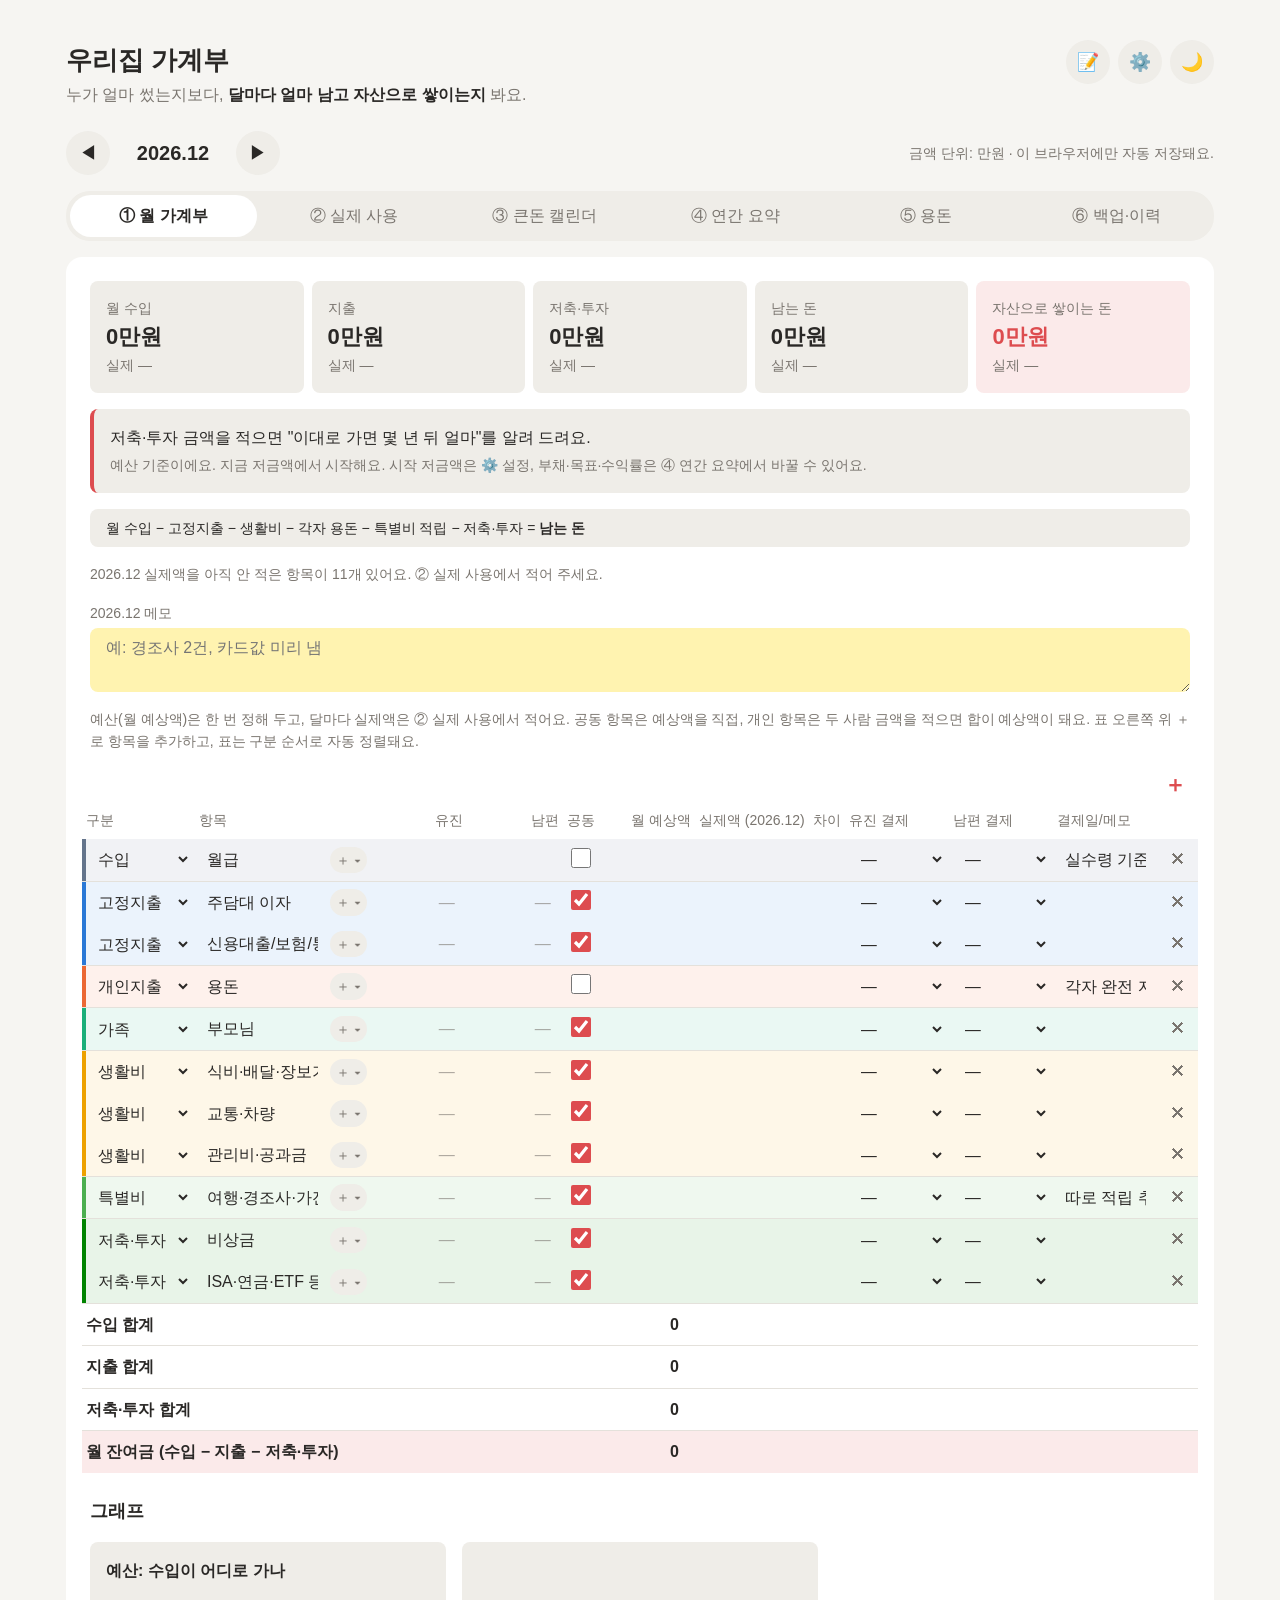
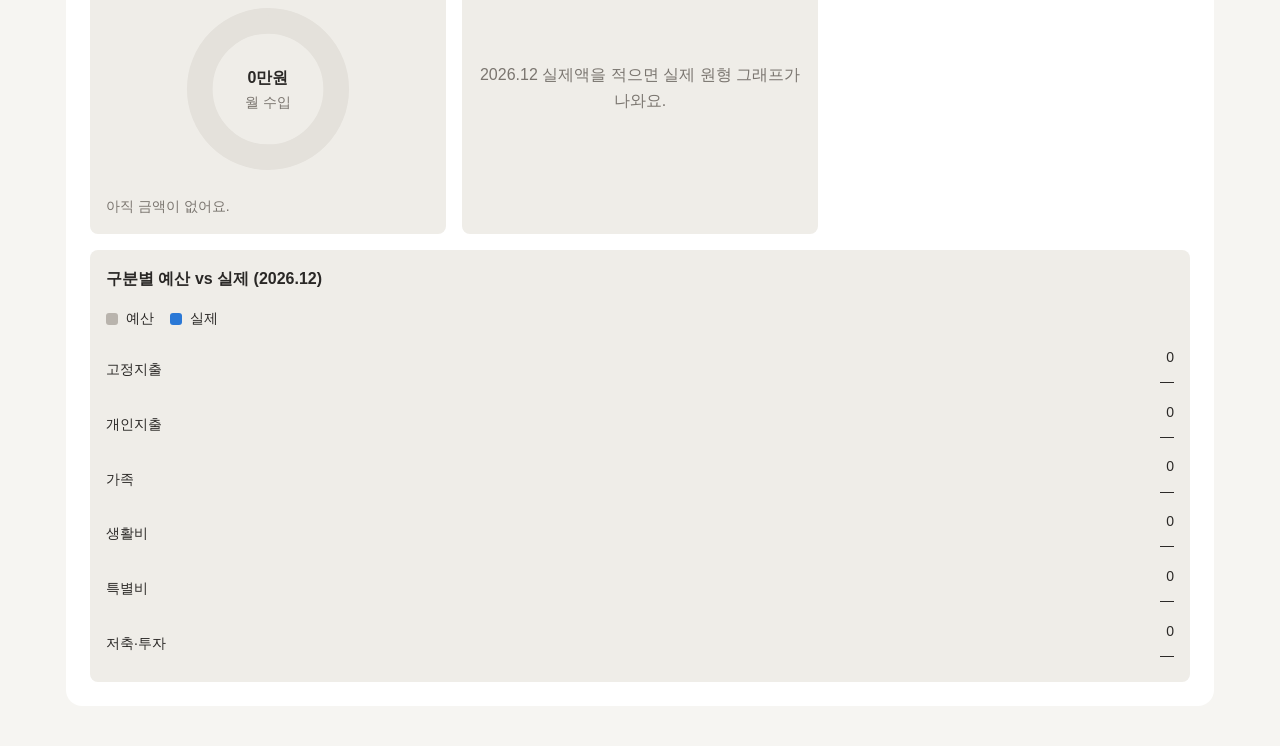
==== commit 5dad1595: "세부 항목 결제 수단, 구분 색, 큰돈 분류, 비밀번호 용돈 탭 추가 - 월 가계부 세부 항목마다 결제 수단 선택, 여러 개면 항목 줄에 "신한카드 외" - 구분마다 줄 색 (특별" ====
--- a/budget/index.html
+++ b/budget/index.html
@@ -14,6 +14,7 @@
   <link rel="stylesheet" href="css/actual.css">
   <link rel="stylesheet" href="css/wealth.css">
   <link rel="stylesheet" href="css/memo.css">
+  <link rel="stylesheet" href="css/allowance.css">
 </head>
 <body>
   <header class="app-header">
@@ -85,7 +86,8 @@
       <button type="button" role="tab" id="tab-actual" data-tab="actual" aria-controls="panel-actual">② 실제 사용</button>
       <button type="button" role="tab" id="tab-events" data-tab="events" aria-controls="panel-events">③ 큰돈 캘린더</button>
       <button type="button" role="tab" id="tab-annual" data-tab="annual" aria-controls="panel-annual">④ 연간 요약</button>
-      <button type="button" role="tab" id="tab-backup" data-tab="backup" aria-controls="panel-backup">⑤ 백업·이력</button>
+      <button type="button" role="tab" id="tab-allowance" data-tab="allowance" aria-controls="panel-allowance">⑤ 용돈</button>
+      <button type="button" role="tab" id="tab-backup" data-tab="backup" aria-controls="panel-backup">⑥ 백업·이력</button>
     </div>
 
     <!-- ① 월 가계부 -->
@@ -134,6 +136,10 @@
     <section id="panel-events" class="card" role="tabpanel" aria-labelledby="tab-events" hidden>
       <p class="hint">웨딩·신혼여행·가전·자동차 보험·성과급처럼 월 가계부에 섞으면 망가지는 돈은 여기서 따로 관리해요. 성과급은 생활비에 섞지 말고 결혼·대출상환·투자처럼 목적을 정해 두세요. "돈 나가는 곳"을 비상금·저축이나 성과급으로 고른 확정 지출은 ④ 연간 요약에서 자산에서 빠져요 (특별비 적립금은 이미 매달 지출로 빠져서 빼지 않아요).</p>
 
+      <!-- 이벤트 추가: 월 가계부처럼 표 바깥 오른쪽 위 -->
+      <div class="table-actions">
+        <button type="button" id="events-add" class="add-button" aria-label="이벤트 추가" title="이벤트 추가">＋</button>
+      </div>
       <div class="table-wrap">
         <table class="budget-table card-table events-table">
           <thead id="events-head"></thead>
@@ -142,7 +148,6 @@
         </table>
       </div>
       <div class="row">
-        <button type="button" id="events-add" class="button">＋ 이벤트 추가</button>
         <button type="button" id="events-show-done" class="button" aria-pressed="false" hidden>완료된 이벤트 보기</button>
       </div>
     </section>
@@ -184,7 +189,13 @@
       <p class="hint">위 "지금 저금액"에서 시작해 매달 같은 금액을 넣고 연 수익률이 그대로라고 가정한 어림값이에요. 물가·세금·큰돈 지출은 빼고 계산해요.</p>
     </section>
 
-    <!-- ⑤ 백업·이력 -->
+    <!-- ⑤ 용돈: 사람마다 비밀번호로 잠금 -->
+    <section id="panel-allowance" class="card" role="tabpanel" aria-labelledby="tab-allowance" hidden>
+      <p class="hint">각자 용돈을 어디에 쓸지 적어요. 비밀번호로 잠가 저장해서, 비밀번호를 모르면 백업 파일로도 내용을 볼 수 없어요. 다른 탭으로 가면 다시 잠겨요. 용돈 예산은 ① 월 가계부의 개인지출에서 가져와요.</p>
+      <div id="allowance-people" class="allowance-people"></div>
+    </section>
+
+    <!-- ⑥ 백업·이력 -->
     <section id="panel-backup" class="card" role="tabpanel" aria-labelledby="tab-backup" hidden>
       <h2 class="section-title">백업</h2>
       <p id="backup-status"></p>
--- a/budget/css/base.css
+++ b/budget/css/base.css
@@ -25,6 +25,15 @@
   --series-6: #008300;
   --series-7: #6250d6;
   --series-plan: #b9b4ad;
+
+  /* 월 가계부 구분 색 (줄 왼쪽 띠·옅은 배경·원형 그래프). 특별비는 저축·투자와 비슷한 초록 */
+  --group-income: #64748b;
+  --group-fixed: var(--series-1);
+  --group-personal: var(--series-2);
+  --group-family: var(--series-3);
+  --group-living: var(--series-4);
+  --group-special: #4caf50;
+  --group-saving: var(--series-6);
 
   --space-xs: 4px;
   --space-s: 8px;
@@ -70,6 +79,8 @@
     --series-6: #008300;
     --series-7: #9085e9;
     --series-plan: #6b6762;
+    --group-income: #94a3b8;
+    --group-special: #3fa83f;
   }
 }
 
@@ -98,6 +109,8 @@
   --series-6: #008300;
   --series-7: #9085e9;
   --series-plan: #6b6762;
+  --group-income: #94a3b8;
+  --group-special: #3fa83f;
 }
 
 *,
--- a/budget/css/table.css
+++ b/budget/css/table.css
@@ -108,6 +108,15 @@
   cursor: pointer;
 }
 
+/* 큰돈 캘린더: 분류 칸도 너비를 정하고("＋ 새로 추가…" 때문에 넓어지지 않게), 월은 "2027.01"이 다 보이게 */
+.events-table select.cell-input[data-field="category"] {
+  width: 7.5em;
+}
+
+.events-table .cell-input[data-field="month"] {
+  min-width: 5em;
+}
+
 .budget-table input[type="checkbox"] {
   width: 20px;
   height: 20px;
@@ -198,7 +207,37 @@
   font-weight: 400;
 }
 
-/* 큰돈 캘린더: 이벤트 이름 옆 "세부 3 ▾" 버튼과 펼친 세부 항목 */
+/* 월 가계부: 구분마다 색 (왼쪽 띠 + 옅은 배경). 색은 base.css의 --group-* */
+.plan-table tr.g-income { --row-color: var(--group-income); }
+.plan-table tr.g-fixed { --row-color: var(--group-fixed); }
+.plan-table tr.g-personal { --row-color: var(--group-personal); }
+.plan-table tr.g-family { --row-color: var(--group-family); }
+.plan-table tr.g-living { --row-color: var(--group-living); }
+.plan-table tr.g-special { --row-color: var(--group-special); }
+.plan-table tr.g-saving { --row-color: var(--group-saving); }
+
+.plan-table tbody tr[class*="g-"] > td {
+  background: color-mix(in srgb, var(--row-color) 9%, transparent);
+}
+
+.plan-table tbody tr[class*="g-"] > td:first-child {
+  box-shadow: inset 4px 0 var(--row-color);
+}
+
+/* 월 가계부: 항목 이름 옆에 "세부" 버튼이 붙어도 표가 PC 한 화면에 들어오게 조금 좁게 */
+.plan-table .cell-input[data-field="name"] {
+  min-width: 7.5em;
+}
+
+.plan-table .detail-toggle {
+  padding: 2px 6px;
+}
+
+.plan-table .cell-input[data-field="note"] {
+  min-width: 5.5em;
+}
+
+/* 큰돈 캘린더·월 가계부: 이름 옆 "세부 3 ▾" 버튼과 펼친 세부 항목 */
 .event-name {
   display: flex;
   align-items: center;
@@ -248,6 +287,35 @@
   grid-template-columns: minmax(0, 1fr) 6em 6em 32px;
   align-items: center;
   gap: var(--space-xs);
+}
+
+/* 월 가계부 세부 항목: 결제 수단 칸까지 있어서 더 넓게
+   개인 [이름] [유진] [남편] [유진 결제] [남편 결제] [✕] / 공동 [이름] [금액] [유진 결제] [남편 결제] [✕] */
+.item-details {
+  max-width: 760px;
+}
+
+.item-details .detail-item {
+  grid-template-columns: minmax(0, 1fr) 5.5em 5.5em 7em 7em 32px;
+}
+
+.item-details.detail-joint .detail-item {
+  grid-template-columns: minmax(0, 1fr) 6em 7em 7em 32px;
+}
+
+.detail-head span {
+  overflow: hidden;
+  white-space: nowrap;
+}
+
+/* 세부 항목이 있는 항목의 결제 칸: "신한카드 외" (보기만) */
+.payment-summary {
+  display: inline-block;
+  max-width: 6em;
+  overflow: hidden;
+  color: var(--text-soft);
+  text-overflow: ellipsis;
+  vertical-align: middle;
 }
 
 .detail-item .cell-input {
@@ -413,7 +481,8 @@
 
   /* 글 입력칸(메모 등)은 이름표 옆에 한 줄로 */
   .card-table td[data-area="note"],
-  .card-table td[data-area="source"] {
+  .card-table td[data-area="source"],
+  .card-table td[data-area="category"] {
     flex-direction: row;
     align-items: center;
     gap: var(--space-xs);
@@ -438,6 +507,7 @@
   .card-table td[data-area="confirmed"] { grid-area: confirmed; }
   .card-table td[data-area="source"] { grid-area: source; }
   .card-table td[data-area="owner"] { grid-area: owner; }
+  .card-table td[data-area="category"] { grid-area: category; }
 
   /* ── ① 월 가계부 ──
      ┌ 구분   공동 ☐   ✕ ┐
@@ -478,6 +548,16 @@
     grid-template-areas:
       "name name name"
       "plan actual diff";
+  }
+
+  /* 휴대폰 카드도 구분 색: 왼쪽 띠 + 옅은 배경 */
+  .plan-table tbody tr[class*="g-"] {
+    border-left: 4px solid var(--row-color);
+    background: color-mix(in srgb, var(--row-color) 12%, var(--surface-soft));
+  }
+
+  .plan-table tbody tr[class*="g-"] > td:first-child {
+    box-shadow: none;
   }
 
   /* 공동: 이름표와 체크칸을 한 줄로 */
@@ -501,7 +581,7 @@
       "month owner done delete"
       "name name name name"
       "expected expected confirmed confirmed"
-      "source source source source"
+      "category category source source"
       "note note note note";
   }
 
@@ -519,7 +599,9 @@
     border-left: 4px solid var(--series-2);
   }
 
-  .events-table td[data-area="owner"] select {
+  .events-table td[data-area="owner"] select,
+  .events-table td[data-area="category"] select.cell-input,
+  .events-table td[data-area="source"] select {
     width: 100%;
     min-width: 0;
   }
@@ -531,8 +613,33 @@
       "expected confirmed";
   }
 
+  /* 월 가계부 세부 항목: [이름 ✕] / [금액들] / [유진 결제] [남편 결제] 세 줄로 */
+  .item-details .detail-item,
+  .item-details.detail-joint .detail-item {
+    grid-template-columns: minmax(0, 1fr) minmax(0, 1fr) 32px;
+    padding: var(--space-xs) 0;
+    border-bottom: 1px solid var(--line);
+  }
+
+  .item-details .detail-head {
+    display: none;
+  }
+
+  .item-details .d-name { grid-column: 1 / 3; grid-row: 1; }
+  .item-details .d-delete { grid-column: 3; grid-row: 1; }
+  .item-details .d-amount { grid-column: 1 / 3; grid-row: 2; }
+  .item-details .d-a { grid-column: 1; grid-row: 2; }
+  .item-details .d-b { grid-column: 2; grid-row: 2; }
+  .item-details .d-pay-a { grid-column: 1; grid-row: 3; }
+  .item-details .d-pay-b { grid-column: 2; grid-row: 3; }
+
+  .item-details select.cell-input {
+    width: 100%;
+    min-width: 0;
+  }
+
   /* 세부 항목 줄: 바로 위 이벤트 카드에 붙여서 보여 줌 */
-  .events-table tbody tr.detail-row {
+  .card-table tbody tr.detail-row {
     display: block;
     margin-top: calc(var(--space-s) * -1 - 2px);
     border-radius: 0 0 var(--radius-s) var(--radius-s);
@@ -543,11 +650,11 @@
     padding: 0;
   }
 
-  .events-table .event-details {
+  .card-table .event-details {
     padding: var(--space-s) 0 var(--space-s) var(--space-s);
   }
 
-  .events-table .detail-item .cell-amount {
+  .card-table .detail-item .cell-amount {
     background: var(--surface);
   }
 
--- a/budget/css/allowance.css
+++ b/budget/css/allowance.css
@@ -0,0 +1,110 @@
+/* ⑤ 용돈: 사람마다 한 칸 (컴퓨터는 나란히, 휴대폰은 위아래) */
+
+.allowance-people {
+  display: grid;
+  grid-template-columns: repeat(2, minmax(0, 1fr));
+  gap: var(--space-m);
+}
+
+.allowance-person {
+  display: flex;
+  flex-direction: column;
+  gap: var(--space-s);
+  padding: var(--space-m);
+  border-radius: var(--radius-m);
+  background: var(--surface-soft);
+}
+
+.allowance-title {
+  margin: 0;
+  font-size: 18px;
+}
+
+.allowance-lock {
+  display: flex;
+  flex-direction: column;
+  gap: var(--space-s);
+}
+
+.allowance-password {
+  width: 100%;
+  padding: var(--space-s) var(--space-m);
+  background: var(--surface);
+  font-size: var(--font-size); /* 16px 이상: 아이폰에서 누를 때 확대되지 않게 */
+}
+
+.allowance-message {
+  min-height: 1.4em;
+  margin: 0;
+  color: var(--bad);
+  font-size: var(--font-size-small);
+}
+
+/* 쓸 곳 한 줄: [이름] [금액] [✕] */
+.allowance-rows {
+  display: flex;
+  flex-direction: column;
+  gap: var(--space-xs);
+  margin: 0;
+  padding: 0;
+  list-style: none;
+}
+
+.allowance-row {
+  display: grid;
+  grid-template-columns: minmax(0, 1fr) 6em 32px;
+  gap: var(--space-xs);
+  align-items: center;
+}
+
+.allowance-row .cell-input {
+  width: 100%;
+  min-width: 0;
+  background: var(--surface);
+}
+
+.allowance-total {
+  margin: 0;
+  font-size: var(--font-size-small);
+  font-variant-numeric: tabular-nums;
+}
+
+.allowance-memo {
+  width: 100%;
+  padding: var(--space-s) var(--space-m);
+  border: none;
+  border-radius: var(--radius-s);
+  background: var(--surface);
+  color: var(--text);
+  font-size: var(--font-size);
+  line-height: 1.5;
+  resize: vertical;
+}
+
+.allowance-memo:focus-visible {
+  outline: 3px solid var(--accent);
+  outline-offset: 2px;
+}
+
+/* "비밀번호를 잊었어요": 눈에 덜 띄는 글자 버튼 */
+.link-button {
+  align-self: flex-start;
+  padding: 0;
+  border: none;
+  background: none;
+  color: var(--text-soft);
+  font-size: var(--font-size-small);
+  text-decoration: underline;
+  cursor: pointer;
+}
+
+.link-button:focus-visible {
+  outline: 3px solid var(--accent);
+  outline-offset: 2px;
+}
+
+@media (max-width: 768px) {
+  .allowance-people {
+    grid-template-columns: 1fr;
+  }
+}
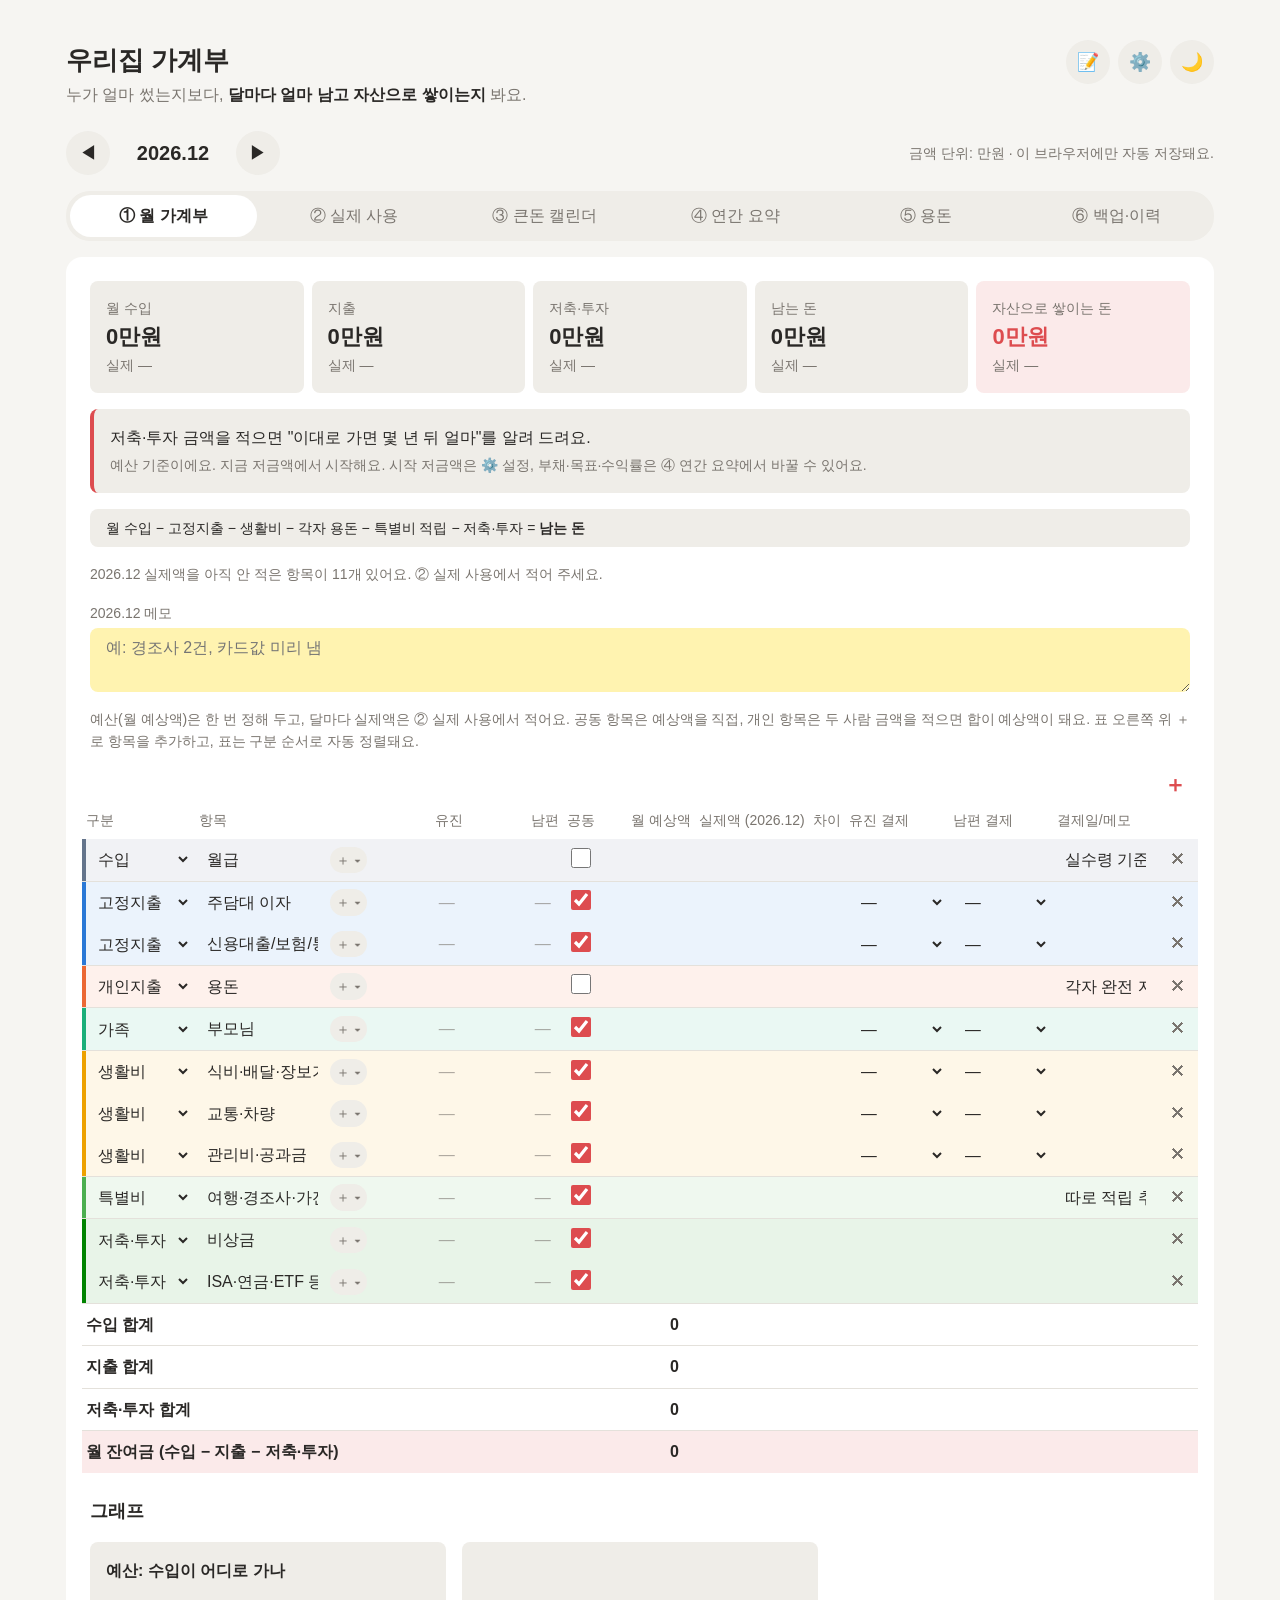
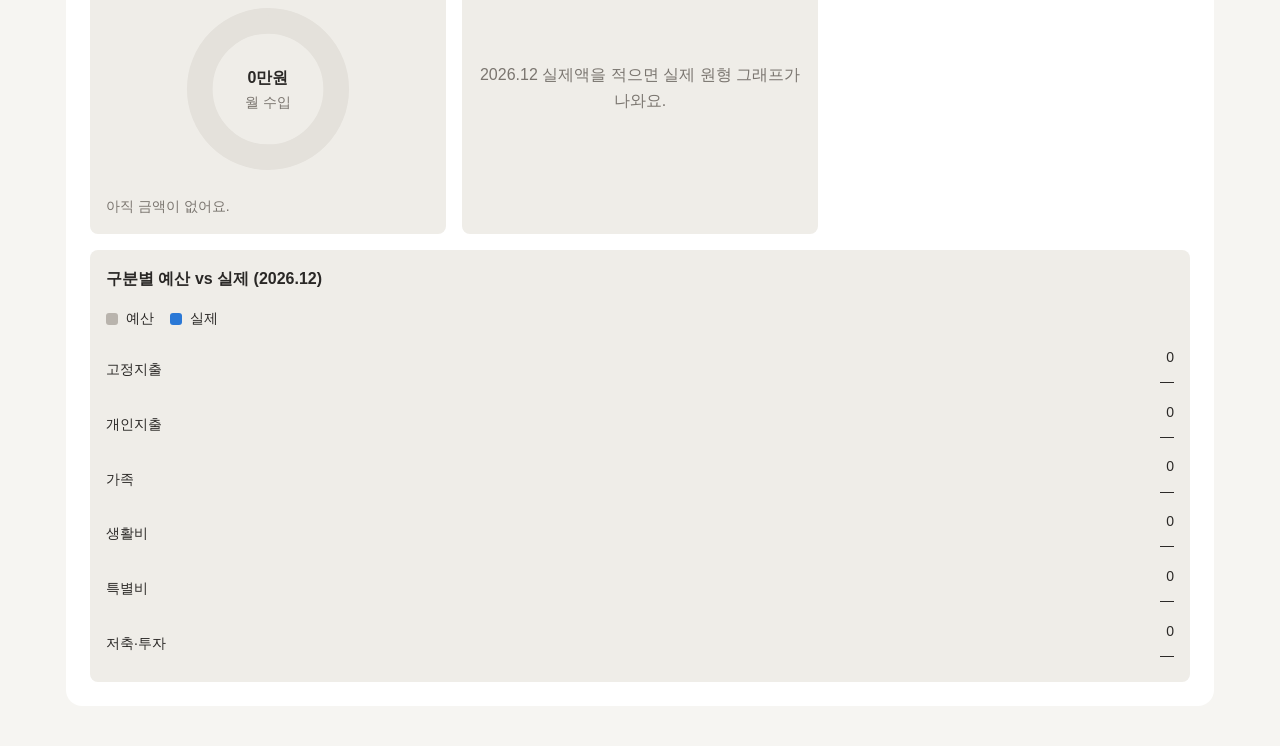
==== commit 7e3390f9: "실제 사용을 사람마다 나눠 적기, 결제 칸은 필요한 곳만 표시 - ② 실제 사용: 항목마다 유진·영규 입력칸, 합계가 실제액. 사람별 쓴 돈 표시 - 예전에 합계로 적은 실제액은 " ====
--- a/budget/index.html
+++ b/budget/index.html
@@ -127,7 +127,7 @@
     <!-- ② 실제 사용 -->
     <section id="panel-actual" class="card" role="tabpanel" aria-labelledby="tab-actual" hidden>
       <div id="actual-summary" class="summary"></div>
-      <p class="hint">이 달에 실제로 받은·쓴 금액을 항목마다 적어요. 예산과 항목은 ① 월 가계부에서 바꿔요.</p>
+      <p class="hint">이 달에 실제로 받은·쓴 금액을 항목마다 두 사람이 나눠 적어요. 합계가 그 항목의 실제액이에요. 예산과 항목은 ① 월 가계부에서 바꿔요.</p>
       <p id="actual-progress" class="hint" aria-live="polite"></p>
       <div id="actual-list" class="actual-list"></div>
     </section>
--- a/budget/css/table.css
+++ b/budget/css/table.css
@@ -284,7 +284,8 @@
 /* [이름] [예상] [확정] [✕] */
 .detail-item {
   display: grid;
-  grid-template-columns: minmax(0, 1fr) 6em 6em 32px;
+  /* 너비는 rem: 머리줄은 글자가 작아서 em이면 칸이 좁아져 아래 줄과 어긋남 */
+  grid-template-columns: minmax(0, 1fr) 6rem 6rem 32px;
   align-items: center;
   gap: var(--space-xs);
 }
@@ -296,11 +297,15 @@
 }
 
 .item-details .detail-item {
-  grid-template-columns: minmax(0, 1fr) 5.5em 5.5em 7em 7em 32px;
+  grid-template-columns: minmax(0, 1fr) 5.5rem 5.5rem 7rem 7rem 32px;
 }
 
 .item-details.detail-joint .detail-item {
-  grid-template-columns: minmax(0, 1fr) 6em 7em 7em 32px;
+  grid-template-columns: minmax(0, 1fr) 6rem 7rem 7rem 32px;
+}
+
+.item-details .is-blank {
+  visibility: hidden;
 }
 
 .detail-head span {
@@ -625,6 +630,11 @@
     display: none;
   }
 
+  /* 결제 칸이 필요 없으면(수입·특별비·저축·투자, 금액 안 적은 사람) 카드에서 이름표까지 숨김 */
+  .plan-table td.is-empty {
+    display: none;
+  }
+
   .item-details .d-name { grid-column: 1 / 3; grid-row: 1; }
   .item-details .d-delete { grid-column: 3; grid-row: 1; }
   .item-details .d-amount { grid-column: 1 / 3; grid-row: 2; }
--- a/budget/css/actual.css
+++ b/budget/css/actual.css
@@ -1,4 +1,4 @@
-/* ② 실제 사용: 구분별 목록, 한 줄에 [이름·예산] [실제 입력칸·차이] */
+/* ② 실제 사용: 구분별 목록, 한 줄에 [이름·예산] [두 사람 실제 입력칸 / 합계·차이] */
 
 .actual-list {
   display: flex;
@@ -46,9 +46,52 @@
   flex-shrink: 0;
 }
 
+/* 두 사람 입력칸: [유진 ___] [영규 ___] */
+.actual-people {
+  display: flex;
+  gap: var(--space-s);
+}
+
+.actual-person {
+  display: flex;
+  flex-direction: column;
+  gap: 2px;
+  color: var(--text-soft);
+  font-size: 12px;
+}
+
 .actual-input .cell-input {
-  width: 7em;
+  width: 6em;
   background: var(--surface);
+  color: var(--text);
+  font-size: var(--font-size); /* 16px 이상: 아이폰에서 누를 때 확대되지 않게 */
+}
+
+.actual-legacy:empty {
+  display: none;
+}
+
+/* 휴대폰: 입력칸은 이름 아래 줄로 */
+@media (max-width: 768px) {
+  .actual-item {
+    flex-wrap: wrap;
+  }
+
+  .actual-input {
+    width: 100%;
+  }
+
+  .actual-people {
+    width: 100%;
+  }
+
+  .actual-person {
+    flex: 1;
+  }
+
+  .actual-input .cell-input {
+    width: 100%;
+  }
 }
 
 .actual-diff {
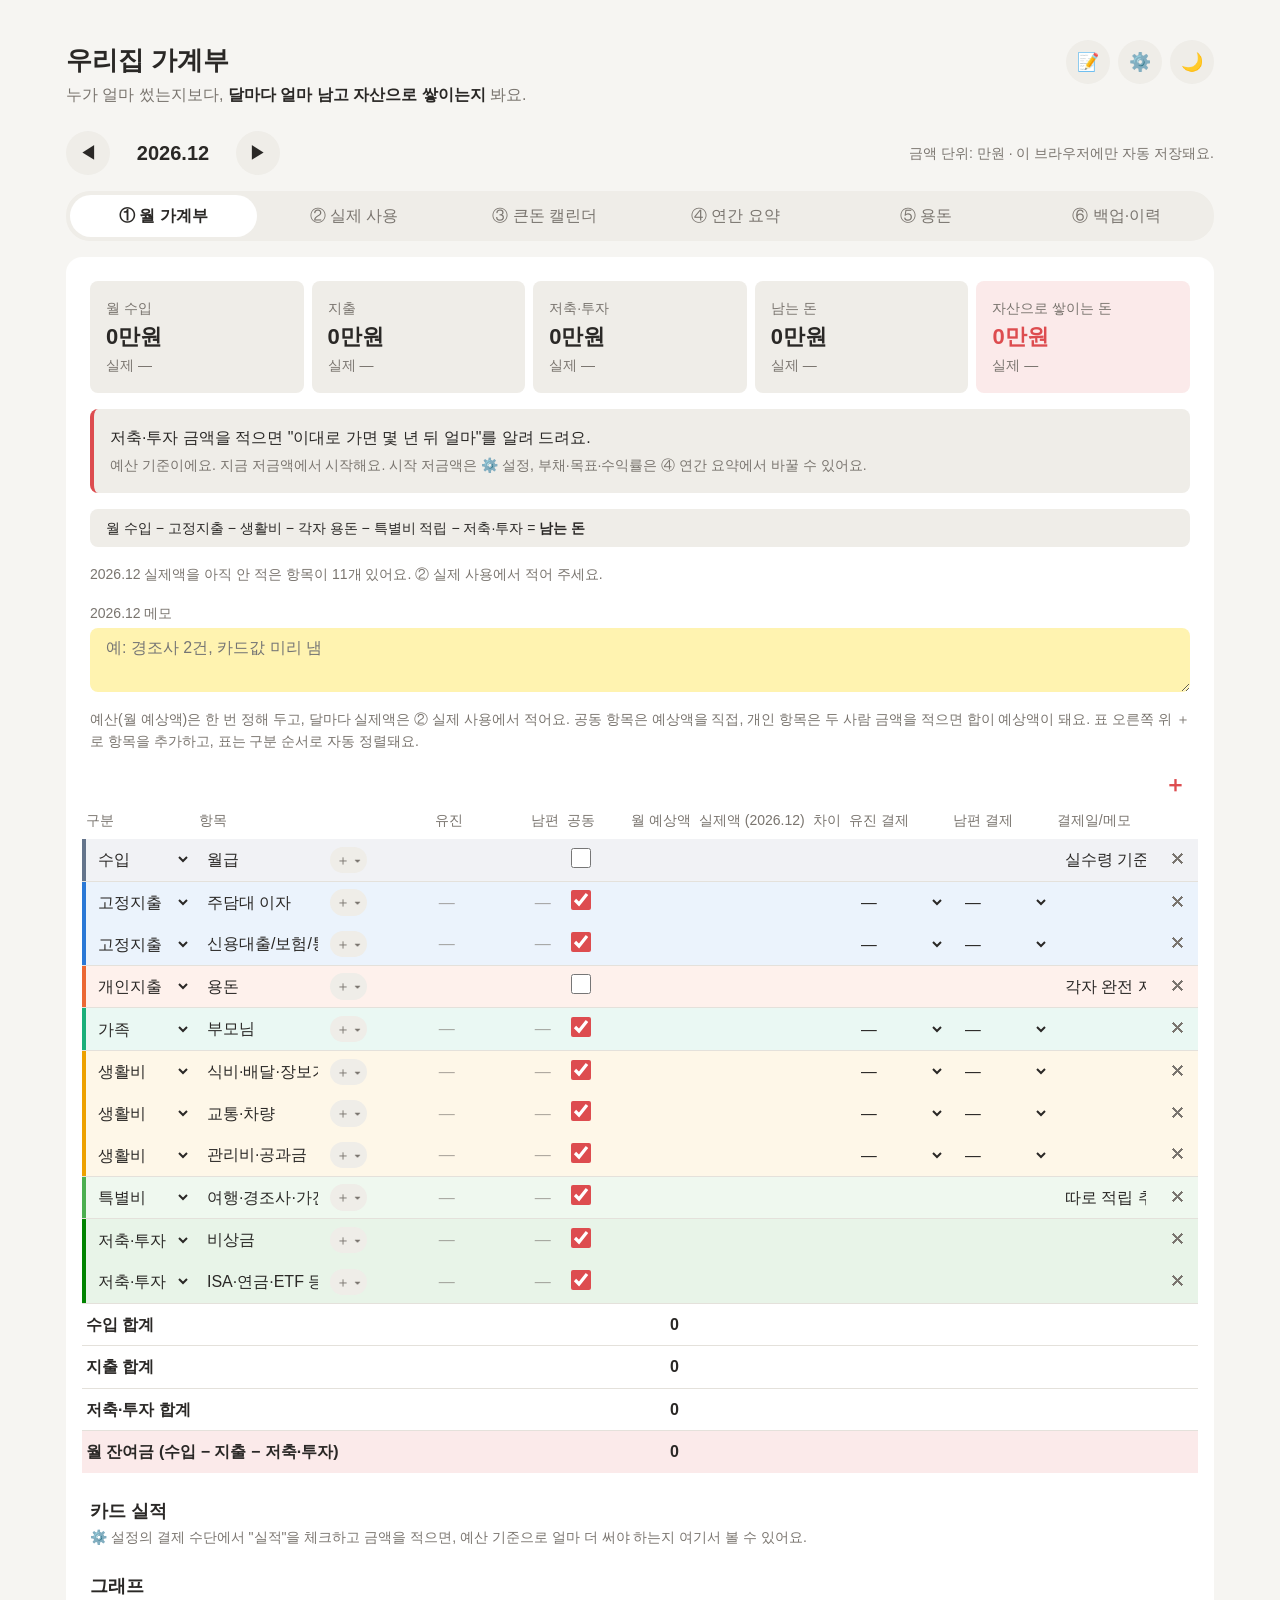
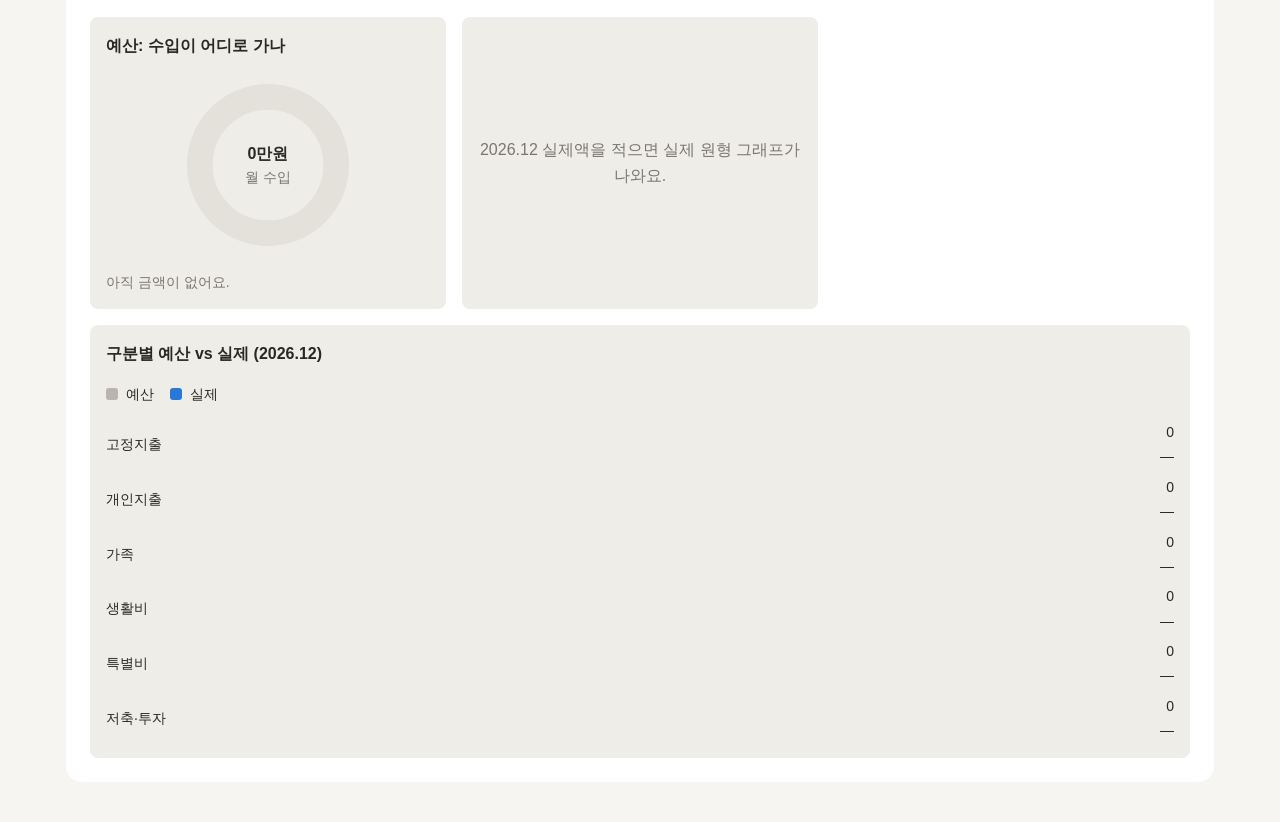
==== commit 27b27ab7: "결제 수단을 한 줄씩 편집하고 카드 실적을 월 가계부 아래에 표시 - ⚙️ 설정: 쉼표 대신 결제 수단마다 한 줄 [이름] [☐ 실적] [실적 금액] [✕], 이름을 바꾸면 이미 " ====
--- a/budget/index.html
+++ b/budget/index.html
@@ -54,11 +54,8 @@
     </div>
 
     <h3 class="settings-section">결제 수단</h3>
-    <label class="settings-field"><span id="payments-a-label">결제 수단</span>
-      <input type="text" id="payments-a" class="text-input text-input-wide" placeholder="신한카드, 현금"></label>
-    <label class="settings-field"><span id="payments-b-label">결제 수단</span>
-      <input type="text" id="payments-b" class="text-input text-input-wide" placeholder="삼성카드, 계좌이체"></label>
-    <p class="hint">쉼표(,)로 나눠 적어요. ① 월 가계부의 결제 칸에서 사람마다 고를 수 있어요.</p>
+    <div id="payment-editor" class="payment-editor"></div>
+    <p class="hint">① 월 가계부의 결제 칸에서 사람마다 고를 수 있어요. 이름을 바꾸면 이미 고른 칸도 같이 바뀌어요. "실적"을 체크하고 한 달 실적 금액을 적으면 ① 월 가계부 표 아래에서 얼마 더 써야 하는지 보여 줘요.</p>
 
     <h3 class="settings-section">시작 저금액</h3>
     <label class="savings-start">지금 저금액 <input type="text" inputmode="decimal" id="savings-input" class="text-input" data-field="savings" placeholder="0"> 만원</label>
@@ -120,6 +117,9 @@
         </div>
       </div>
 
+      <!-- 카드 실적: 휴대폰에서도 "수정하기"를 안 눌러도 보이게 입력칸 묶음 바깥에 둠 -->
+      <section id="card-goals" class="card-goals" aria-label="카드 실적"></section>
+
       <h2 class="section-title">그래프</h2>
       <div id="plan-charts" class="charts"></div>
     </section>
--- a/budget/css/layout.css
+++ b/budget/css/layout.css
@@ -408,3 +408,73 @@
     font-size: var(--font-size-small);
   }
 }
+
+/* ⚙️ 설정: 결제 수단 목록 — 한 줄에 [이름] [☐ 실적] [실적 금액] [✕] */
+.payment-editor {
+  display: flex;
+  flex-direction: column;
+  gap: var(--space-m);
+}
+
+.payment-group-title {
+  margin: 0 0 var(--space-xs);
+  color: var(--text-soft);
+  font-size: var(--font-size-small);
+}
+
+.payment-rows {
+  display: flex;
+  flex-direction: column;
+  gap: var(--space-xs);
+  margin: 0 0 var(--space-xs);
+  padding: 0;
+  list-style: none;
+}
+
+.payment-row {
+  display: grid;
+  grid-template-columns: minmax(0, 1fr) auto 6.5em 32px;
+  align-items: center;
+  gap: var(--space-xs);
+  padding: var(--space-xs);
+  border-radius: var(--radius-s);
+  background: var(--surface-soft);
+}
+
+.payment-row .cell-input {
+  width: 100%;
+  min-width: 0;
+  background: var(--surface);
+}
+
+.payment-row .is-blank {
+  visibility: hidden; /* 숨겨도 자리는 남겨서 ✕가 제자리에 */
+}
+
+/* 휴대폰: [이름 ✕] / [☐ 실적] [실적 금액] 두 줄로 */
+@media (max-width: 768px) {
+  .payment-row {
+    grid-template-columns: auto minmax(0, 1fr) 32px;
+    grid-template-areas:
+      "name name delete"
+      "check goal goal";
+  }
+
+  .payment-row [data-field="cardName"] { grid-area: name; }
+  .payment-row .delete-button { grid-area: delete; }
+  .payment-row .payment-goal-check { grid-area: check; }
+  .payment-row [data-field="goal"] { grid-area: goal; }
+}
+
+.payment-goal-check {
+  display: flex;
+  align-items: center;
+  gap: 2px;
+  color: var(--text-soft);
+  font-size: var(--font-size-small);
+  white-space: nowrap;
+}
+
+.payment-add {
+  font-size: var(--font-size-small);
+}
--- a/budget/css/charts.css
+++ b/budget/css/charts.css
@@ -231,3 +231,69 @@
   color: var(--text-soft);
   font-size: 12px;
 }
+
+/* ① 월 가계부 표 아래 "카드 실적": 카드마다 [이름 · 실적] / 예산 막대 / 실제 막대 */
+.card-goal-list {
+  display: grid;
+  grid-template-columns: repeat(auto-fill, minmax(280px, 1fr));
+  gap: var(--space-s);
+  margin: 0;
+  padding: 0;
+  list-style: none;
+}
+
+.card-goal {
+  display: flex;
+  flex-direction: column;
+  gap: var(--space-xs);
+  padding: var(--space-s) var(--space-m);
+  border-radius: var(--radius-s);
+  background: var(--surface-soft);
+}
+
+.card-goal-head {
+  display: flex;
+  justify-content: space-between;
+  gap: var(--space-s);
+  margin: 0;
+}
+
+.card-goal-head span {
+  color: var(--text-soft);
+  font-size: var(--font-size-small);
+}
+
+.card-goal-line {
+  display: grid;
+  grid-template-columns: 7.5em minmax(40px, 1fr); /* 이름표 너비를 정해 둬야 예산·실제 막대 시작이 맞음 */
+  align-items: center;
+  gap: 2px var(--space-s);
+  font-size: var(--font-size-small);
+}
+
+.card-goal-label {
+  color: var(--text-soft);
+  white-space: nowrap;
+}
+
+.card-goal-track {
+  height: 8px;
+  overflow: hidden;
+  border-radius: 4px;
+  background: var(--surface);
+}
+
+.card-goal-fill {
+  display: block;
+  height: 100%;
+  background: var(--series-plan);
+}
+
+.card-goal-line.actual .card-goal-fill {
+  background: var(--series-1);
+}
+
+.card-goal-result {
+  grid-column: 2;
+  font-variant-numeric: tabular-nums;
+}
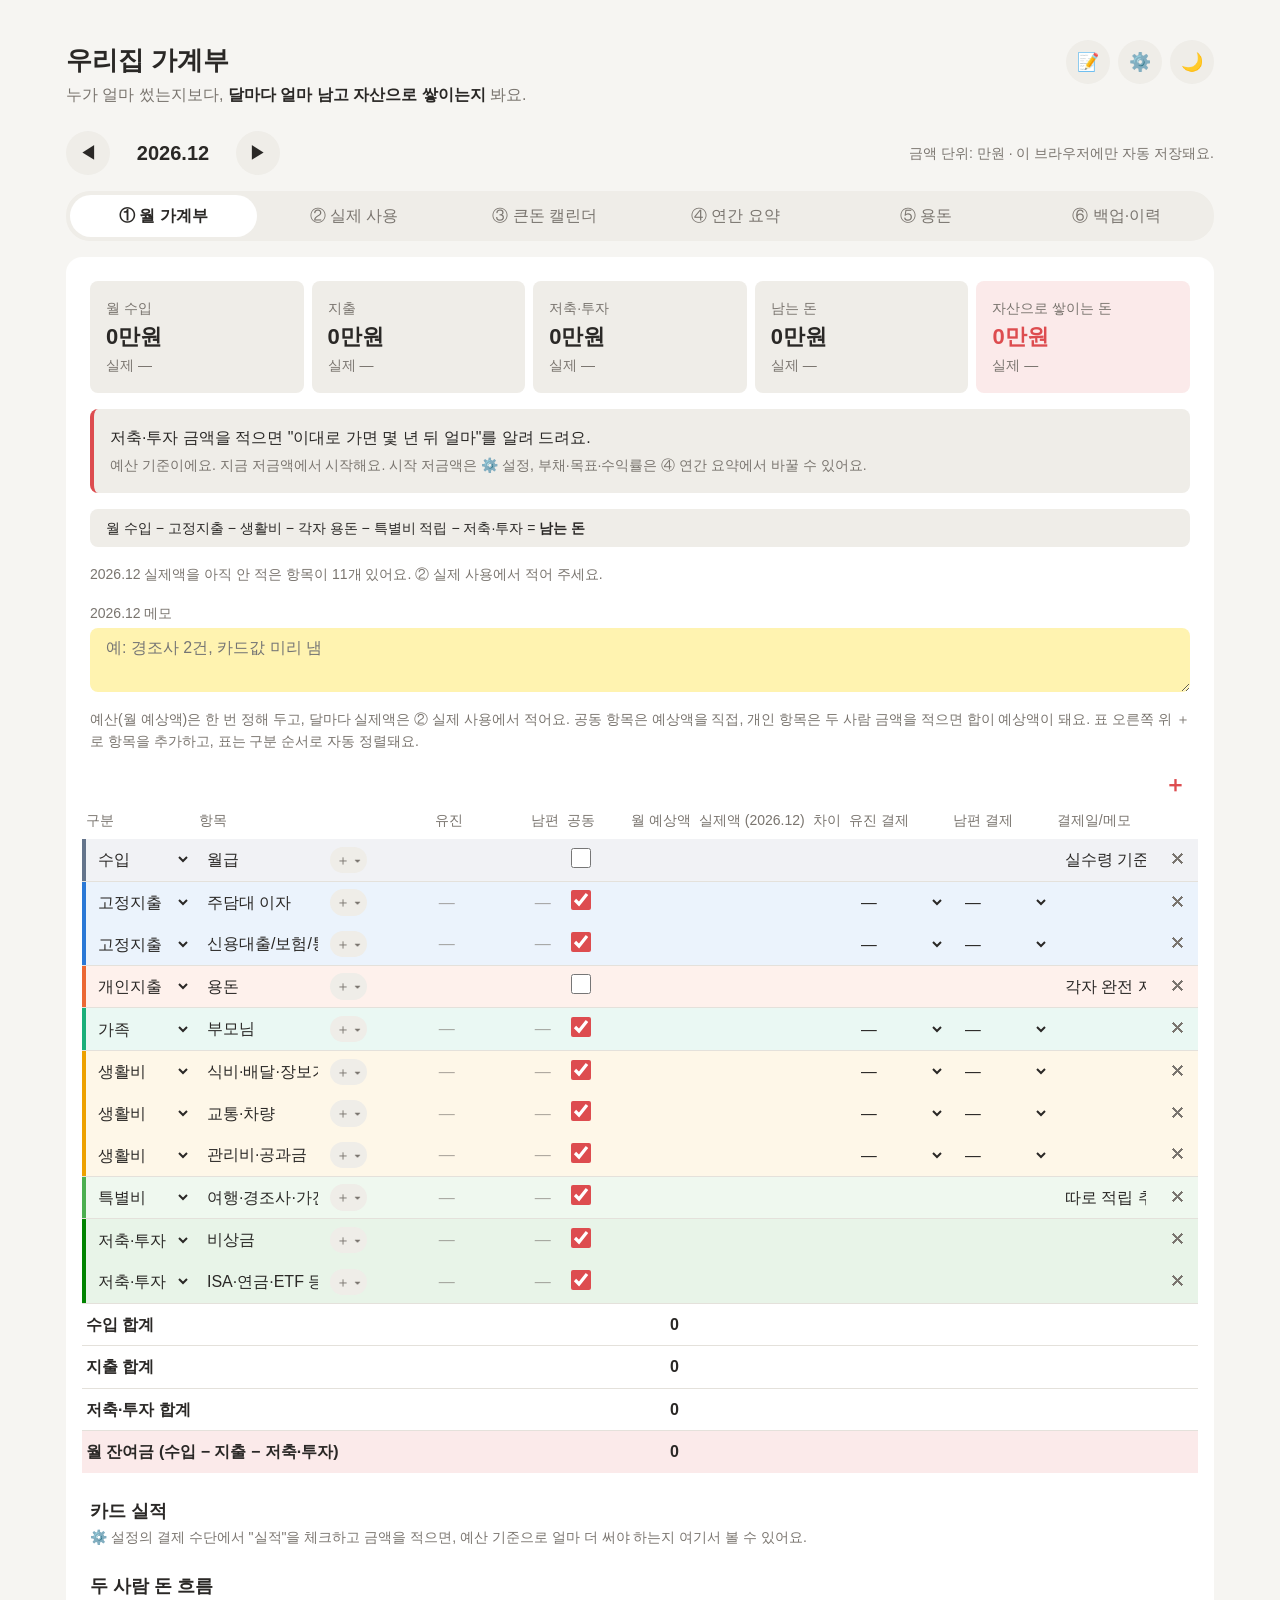
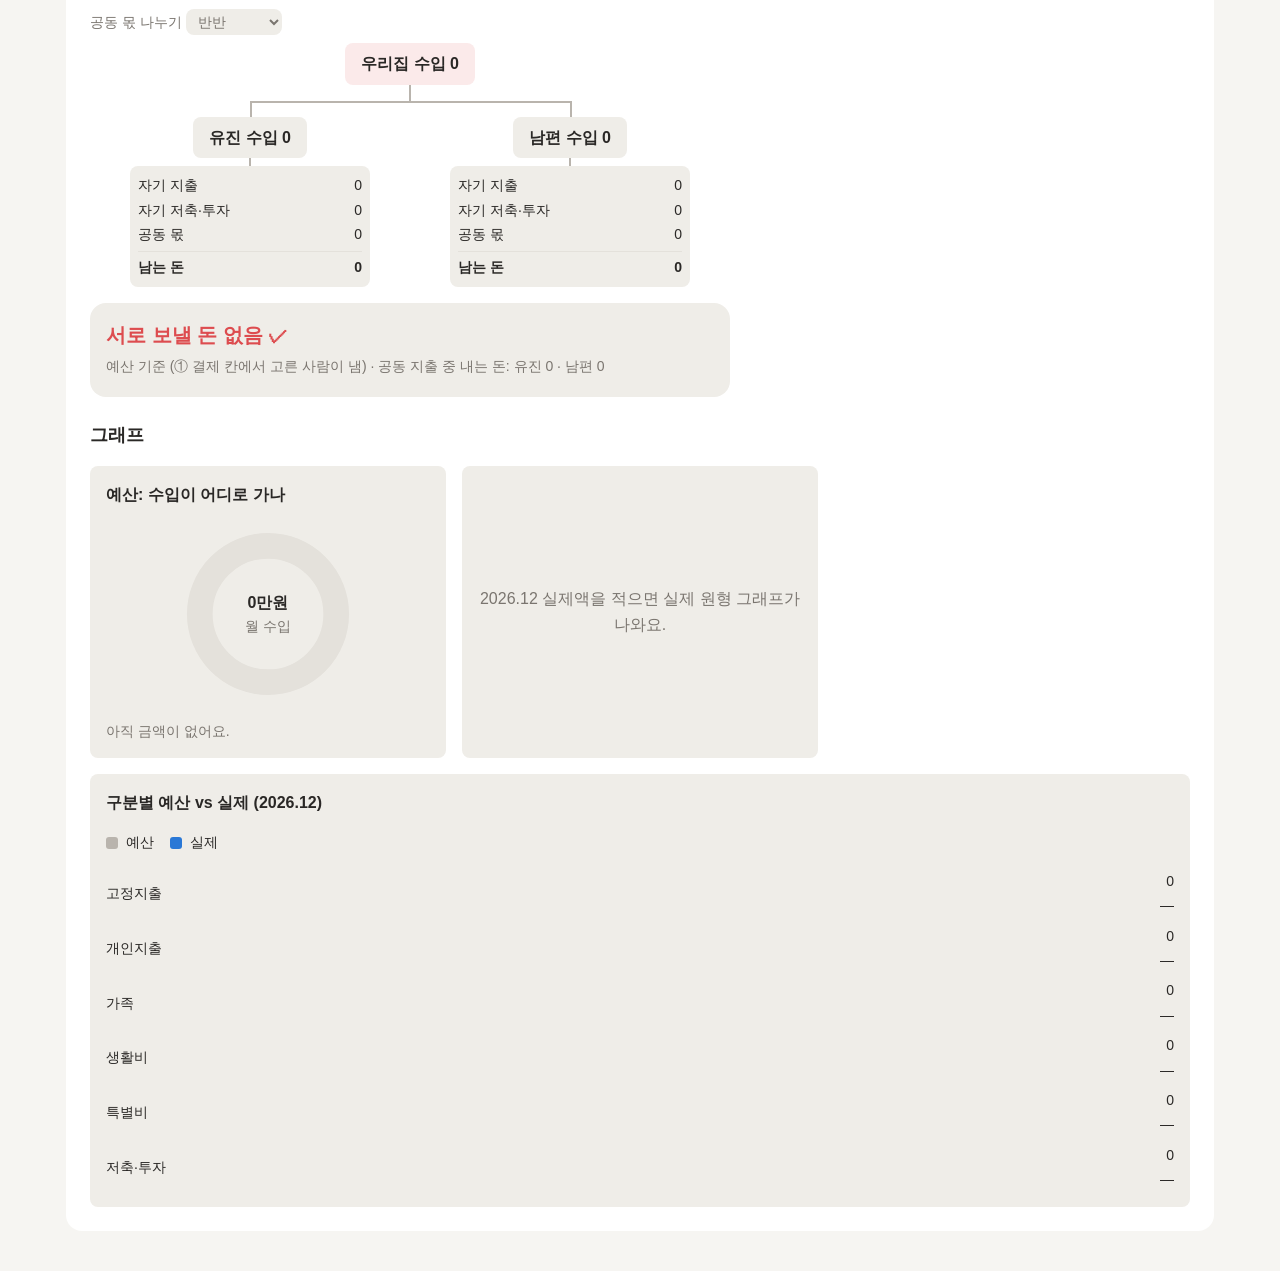
==== commit 09419f8d: "두 사람 돈 흐름 계층도와 정산(누가 누구에게 얼마) 추가 - ① 월 가계부 아래: 우리집 수입 → 사람마다 수입·자기 지출·자기 저축·공동 몫·남는 돈 - 공동 지출을 누가 내는" ====
--- a/budget/index.html
+++ b/budget/index.html
@@ -15,6 +15,7 @@
   <link rel="stylesheet" href="css/wealth.css">
   <link rel="stylesheet" href="css/memo.css">
   <link rel="stylesheet" href="css/allowance.css">
+  <link rel="stylesheet" href="css/flow.css">
 </head>
 <body>
   <header class="app-header">
@@ -120,6 +121,9 @@
       <!-- 카드 실적: 휴대폰에서도 "수정하기"를 안 눌러도 보이게 입력칸 묶음 바깥에 둠 -->
       <section id="card-goals" class="card-goals" aria-label="카드 실적"></section>
 
+      <!-- 두 사람 돈 흐름: 계층도와 누가 누구에게 얼마 보낼지 -->
+      <section id="money-flow" class="money-flow" aria-label="두 사람 돈 흐름"></section>
+
       <h2 class="section-title">그래프</h2>
       <div id="plan-charts" class="charts"></div>
     </section>
--- a/budget/css/charts.css
+++ b/budget/css/charts.css
@@ -233,9 +233,22 @@
 }
 
 /* ① 월 가계부 표 아래 "카드 실적": 카드마다 [이름 · 실적] / 예산 막대 / 실제 막대 */
+/* 유진 | 영규 두 열 (휴대폰은 위아래) */
+.card-goal-columns {
+  display: grid;
+  grid-template-columns: repeat(2, minmax(0, 1fr));
+  gap: var(--space-m);
+}
+
+.card-goal-person {
+  margin: 0 0 var(--space-xs);
+  color: var(--text-soft);
+  font-size: var(--font-size-small);
+}
+
 .card-goal-list {
-  display: grid;
-  grid-template-columns: repeat(auto-fill, minmax(280px, 1fr));
+  display: flex;
+  flex-direction: column;
   gap: var(--space-s);
   margin: 0;
   padding: 0;
@@ -297,3 +310,44 @@
   grid-column: 2;
   font-variant-numeric: tabular-nums;
 }
+
+/* 카드마다 "쓰기로 한 것 N개" 펼치는 목록 */
+.card-goal-items summary {
+  color: var(--text-soft);
+  font-size: var(--font-size-small);
+  cursor: pointer;
+}
+
+.card-goal-items ul {
+  display: flex;
+  flex-direction: column;
+  gap: 2px;
+  margin: var(--space-xs) 0 0;
+  padding: 0;
+  list-style: none;
+  font-size: var(--font-size-small);
+}
+
+.card-goal-items li {
+  display: flex;
+  justify-content: space-between;
+  gap: var(--space-s);
+  padding: 2px var(--space-s);
+  border-radius: var(--radius-s);
+  background: var(--surface);
+}
+
+.card-goal-items .num {
+  flex-shrink: 0;
+  font-variant-numeric: tabular-nums;
+}
+
+.card-goal-items p {
+  margin: var(--space-xs) 0 0;
+}
+
+@media (max-width: 768px) {
+  .card-goal-columns {
+    grid-template-columns: 1fr;
+  }
+}
--- a/budget/css/flow.css
+++ b/budget/css/flow.css
@@ -0,0 +1,143 @@
+/* ① 월 가계부 "두 사람 돈 흐름": 계층도 + 정산 */
+
+.money-flow {
+  display: flex;
+  flex-direction: column;
+  gap: var(--space-s);
+}
+
+.flow-rule {
+  display: flex;
+  align-items: center;
+  gap: var(--space-xs);
+  color: var(--text-soft);
+  font-size: var(--font-size-small);
+}
+
+.flow-rule select {
+  background: var(--surface-soft);
+}
+
+.flow-tree {
+  display: flex;
+  flex-direction: column;
+  align-items: center;
+  max-width: 640px;
+  width: 100%;
+}
+
+.flow-node {
+  padding: var(--space-s) var(--space-m);
+  border-radius: var(--radius-s);
+  background: var(--surface-soft);
+  font-weight: 700;
+  text-align: center;
+  font-variant-numeric: tabular-nums;
+}
+
+.flow-top {
+  background: var(--highlight);
+}
+
+/* 이어 주는 선: 맨 위 → 가로줄 → 두 사람 */
+.flow-stem {
+  width: 2px;
+  height: var(--space-m);
+  background: var(--series-plan);
+}
+
+.flow-branches {
+  position: relative;
+  display: grid;
+  grid-template-columns: repeat(2, minmax(0, 1fr));
+  width: 100%;
+}
+
+.flow-branches::before {
+  content: "";
+  position: absolute;
+  top: 0;
+  left: 25%;
+  right: 25%;
+  border-top: 2px solid var(--series-plan);
+}
+
+.flow-branch {
+  position: relative;
+  display: flex;
+  flex-direction: column;
+  align-items: center;
+  padding: var(--space-m) var(--space-xs) 0;
+}
+
+.flow-branch::before {
+  content: "";
+  position: absolute;
+  top: 0;
+  left: 50%;
+  height: var(--space-m);
+  border-left: 2px solid var(--series-plan);
+}
+
+/* 사람 아래 목록: 짧은 선으로 이어진 상자 */
+.flow-branch .flow-stem {
+  height: var(--space-s);
+}
+
+.flow-list {
+  display: flex;
+  flex-direction: column;
+  gap: 2px;
+  width: 100%;
+  max-width: 240px;
+  margin: 0;
+  padding: var(--space-s);
+  border-radius: var(--radius-s);
+  background: var(--surface-soft);
+  list-style: none;
+  font-size: var(--font-size-small);
+}
+
+.flow-list li {
+  display: flex;
+  justify-content: space-between;
+  gap: var(--space-xs);
+}
+
+.flow-list li:last-child {
+  margin-top: var(--space-xs);
+  padding-top: var(--space-xs);
+  border-top: 1px solid var(--line);
+}
+
+.flow-list .num {
+  flex-shrink: 0;
+  font-variant-numeric: tabular-nums;
+}
+
+.flow-list .flow-left {
+  font-weight: 700;
+}
+
+.flow-list .bad {
+  font-weight: 700;
+}
+
+/* 정산: 누가 누구에게 얼마 */
+.flow-transfer {
+  max-width: 640px;
+  margin-top: var(--space-s);
+  padding: var(--space-m);
+  border-radius: var(--radius-m);
+  background: var(--surface-soft);
+}
+
+.flow-transfer p {
+  margin: 0 0 var(--space-xs);
+}
+
+.flow-transfer-main {
+  color: var(--accent);
+  font-size: 20px;
+  font-weight: 700;
+}
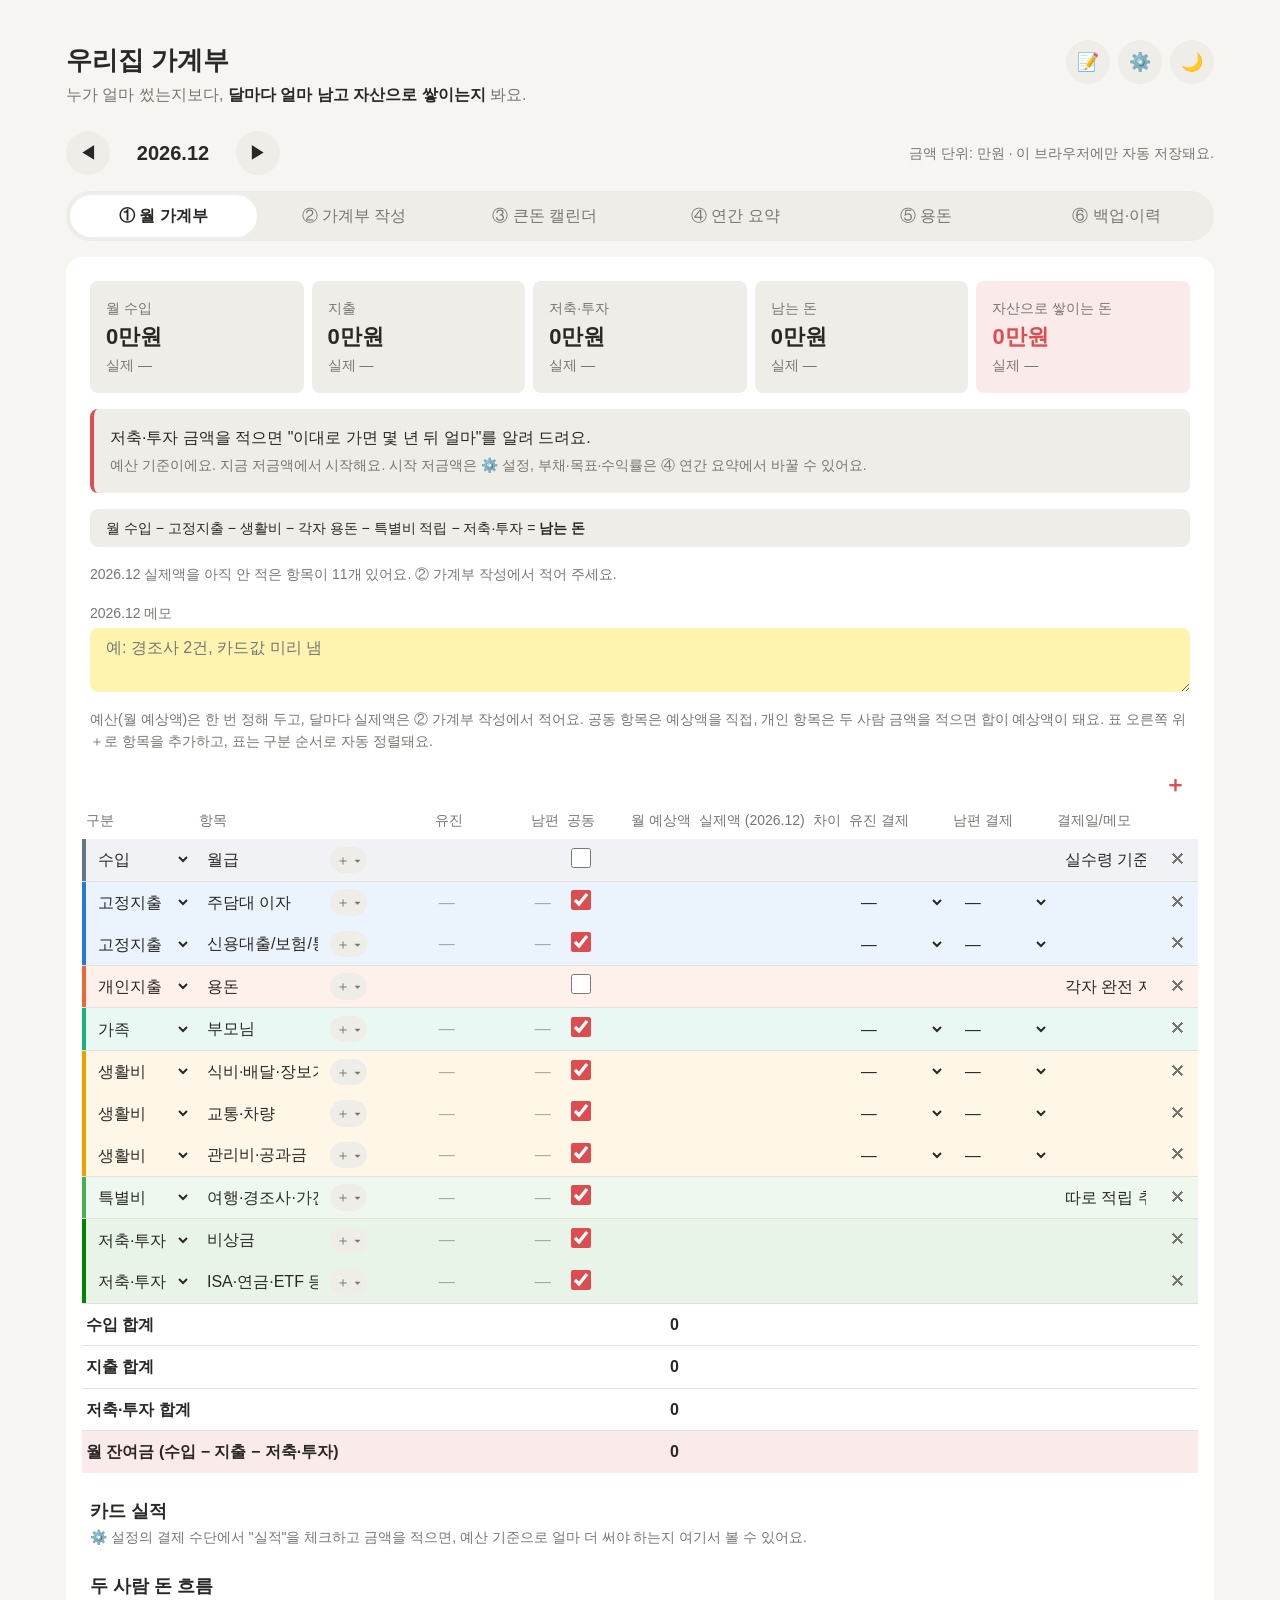
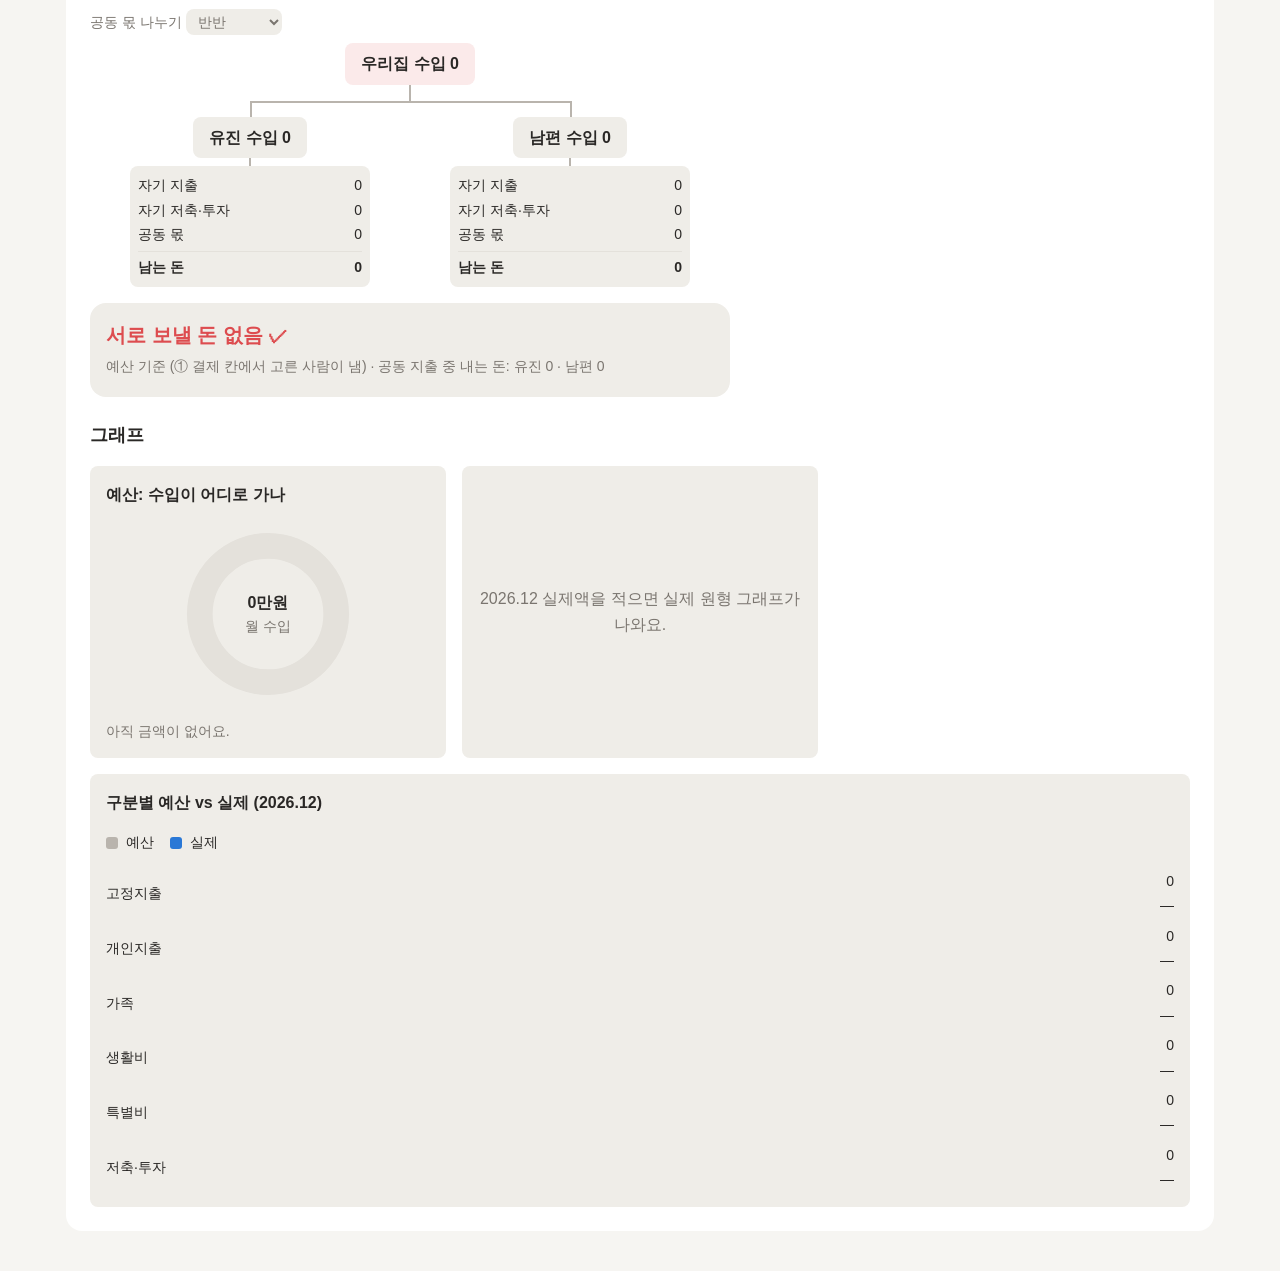
==== commit cd7d43b6: "② "실제 사용" → "가계부 작성", 세부 항목마다 실제액 입력 - 탭과 안내 글의 이름을 "② 가계부 작성"으로 바꿈 - 세부 항목이 있는 항목은 아래에 세부 항목마다 [유진]" ====
--- a/budget/index.html
+++ b/budget/index.html
@@ -3,8 +3,8 @@
 <head>
   <meta charset="UTF-8">
   <meta name="viewport" content="width=device-width, initial-scale=1.0">
-  <!-- 보안: 이 사이트의 파일만 쓰고 외부 연결은 막음 -->
-  <meta http-equiv="Content-Security-Policy" content="default-src 'self'; script-src 'self'; style-src 'self'; img-src 'self' data:; connect-src 'none'; object-src 'none'; base-uri 'none'; form-action 'none'">
+  <!-- 보안: 이 사이트의 파일만 쓰고, 외부 연결은 ☁️ 동기화용 GitHub(Gist)만 -->
+  <meta http-equiv="Content-Security-Policy" content="default-src 'self'; script-src 'self'; style-src 'self'; img-src 'self' data:; connect-src https://api.github.com https://gist.githubusercontent.com; object-src 'none'; base-uri 'none'; form-action 'none'">
   <meta name="referrer" content="no-referrer">
   <title>우리집 가계부</title>
   <link rel="stylesheet" href="css/base.css">
@@ -48,6 +48,10 @@
       <button type="button" id="settings-close" class="icon-button" aria-label="설정 닫기">✕</button>
     </div>
 
+    <h3 class="settings-section">☁️ 같이 쓰기 (PC·핸드폰·두 사람)</h3>
+    <p class="hint">가계부를 우리집 비밀번호로 잠가서 비공개 GitHub Gist에 올려요. 같은 연결 코드로 연결한 기기끼리 같은 가계부를 봐요.</p>
+    <div id="sync-box" class="sync-box"></div>
+
     <h3 class="settings-section">두 사람 이름</h3>
     <div class="row">
       <label>첫 번째 사람 <input type="text" id="name-a" class="text-input" maxlength="10"></label>
@@ -57,6 +61,10 @@
     <h3 class="settings-section">결제 수단</h3>
     <div id="payment-editor" class="payment-editor"></div>
     <p class="hint">① 월 가계부의 결제 칸에서 사람마다 고를 수 있어요. 이름을 바꾸면 이미 고른 칸도 같이 바뀌어요. "실적"을 체크하고 한 달 실적 금액을 적으면 ① 월 가계부 표 아래에서 얼마 더 써야 하는지 보여 줘요.</p>
+
+    <h3 class="settings-section">큰돈 추천 세부 항목</h3>
+    <div id="suggest-editor" class="suggest-editor"></div>
+    <p class="hint">③ 큰돈 캘린더에서 분류를 고르면 이 목록에서 필요한 것만 골라 세부 항목으로 넣을 수 있어요. 이름을 비우면 지워져요.</p>
 
     <h3 class="settings-section">시작 저금액</h3>
     <label class="savings-start">지금 저금액 <input type="text" inputmode="decimal" id="savings-input" class="text-input" data-field="savings" placeholder="0"> 만원</label>
@@ -78,10 +86,11 @@
       <p class="hint">금액 단위: 만원 · 이 브라우저에만 자동 저장돼요.</p>
     </div>
     <p id="save-status" class="status" role="status"></p>
+    <p id="sync-status" class="hint sync-status" role="status"></p>
 
     <div class="tabs" role="tablist" aria-label="가계부 화면">
       <button type="button" role="tab" id="tab-plan" data-tab="plan" aria-controls="panel-plan">① 월 가계부</button>
-      <button type="button" role="tab" id="tab-actual" data-tab="actual" aria-controls="panel-actual">② 실제 사용</button>
+      <button type="button" role="tab" id="tab-actual" data-tab="actual" aria-controls="panel-actual">② 가계부 작성</button>
       <button type="button" role="tab" id="tab-events" data-tab="events" aria-controls="panel-events">③ 큰돈 캘린더</button>
       <button type="button" role="tab" id="tab-annual" data-tab="annual" aria-controls="panel-annual">④ 연간 요약</button>
       <button type="button" role="tab" id="tab-allowance" data-tab="allowance" aria-controls="panel-allowance">⑤ 용돈</button>
@@ -103,7 +112,7 @@
       <button type="button" id="plan-edit-toggle" class="button button-primary edit-toggle" aria-expanded="false" aria-controls="plan-editor">✏️ 수정하기</button>
 
       <div id="plan-editor" class="plan-editor">
-        <p class="hint">예산(월 예상액)은 한 번 정해 두고, 달마다 실제액은 ② 실제 사용에서 적어요. 공동 항목은 예상액을 직접, 개인 항목은 두 사람 금액을 적으면 합이 예상액이 돼요. 표 오른쪽 위 ＋로 항목을 추가하고, 표는 구분 순서로 자동 정렬돼요.</p>
+        <p class="hint">예산(월 예상액)은 한 번 정해 두고, 달마다 실제액은 ② 가계부 작성에서 적어요. 공동 항목은 예상액을 직접, 개인 항목은 두 사람 금액을 적으면 합이 예상액이 돼요. 표 오른쪽 위 ＋로 항목을 추가하고, 표는 구분 순서로 자동 정렬돼요.</p>
 
         <!-- 항목 추가: 표가 넓어 옆으로 밀려도 항상 보이게 표 바깥 오른쪽 위에 둠 -->
         <div class="table-actions">
@@ -128,10 +137,10 @@
       <div id="plan-charts" class="charts"></div>
     </section>
 
-    <!-- ② 실제 사용 -->
+    <!-- ② 가계부 작성 -->
     <section id="panel-actual" class="card" role="tabpanel" aria-labelledby="tab-actual" hidden>
       <div id="actual-summary" class="summary"></div>
-      <p class="hint">이 달에 실제로 받은·쓴 금액을 항목마다 두 사람이 나눠 적어요. 합계가 그 항목의 실제액이에요. 예산과 항목은 ① 월 가계부에서 바꿔요.</p>
+      <p class="hint">이 달에 실제로 받은·쓴 금액을 항목마다 두 사람이 나눠 적어요. 합계가 그 항목의 실제액이에요. 세부 항목이 있는 항목은 세부 항목마다 적으면 그 합이 돼요. 예산과 항목은 ① 월 가계부에서 바꿔요.</p>
       <p id="actual-progress" class="hint" aria-live="polite"></p>
       <div id="actual-list" class="actual-list"></div>
     </section>
@@ -173,7 +182,7 @@
           <tfoot id="annual-foot"></tfoot>
         </table>
       </div>
-      <p class="hint">② 실제 사용에 적은 실제액으로 계산해요. 실제액을 일부만 적은 달은 적은 만큼만 더해져요.</p>
+      <p class="hint">② 가계부 작성에 적은 실제액으로 계산해요. 실제액을 일부만 적은 달은 적은 만큼만 더해져요.</p>
       <p id="annual-events" class="hint"></p>
 
       <h2 class="section-title">저금액 · 부채</h2>
--- a/budget/css/layout.css
+++ b/budget/css/layout.css
@@ -478,3 +478,82 @@
 .payment-add {
   font-size: var(--font-size-small);
 }
+
+/* ⚙️ 설정: 큰돈 추천 세부 항목 — 분류마다 펼치는 목록 */
+.suggest-editor {
+  display: flex;
+  flex-direction: column;
+  gap: var(--space-xs);
+}
+
+.suggest-category {
+  padding: var(--space-xs) var(--space-s);
+  border-radius: var(--radius-s);
+  background: var(--surface-soft);
+}
+
+.suggest-category summary {
+  padding: var(--space-xs) 0;
+  cursor: pointer;
+}
+
+.suggest-rows {
+  display: flex;
+  flex-direction: column;
+  gap: var(--space-xs);
+  margin: var(--space-xs) 0;
+  padding: 0;
+  list-style: none;
+}
+
+.suggest-row {
+  display: grid;
+  grid-template-columns: minmax(0, 1fr) 32px;
+  align-items: center;
+  gap: var(--space-xs);
+}
+
+.suggest-row .cell-input {
+  background: var(--surface);
+}
+
+/* ⚙️ 설정: ☁️ 같이 쓰기 */
+.sync-box {
+  display: flex;
+  flex-direction: column;
+  gap: var(--space-s);
+}
+
+.sync-box .text-input {
+  font-size: var(--font-size); /* 16px 이상: 아이폰에서 누를 때 확대되지 않게 */
+}
+
+.sync-message {
+  margin: 0;
+  color: var(--accent);
+  font-size: var(--font-size-small);
+}
+
+.sync-message:empty {
+  display: none;
+}
+
+.sync-connected {
+  margin: 0;
+}
+
+.sync-connected code {
+  padding: 2px var(--space-xs);
+  border-radius: var(--radius-s);
+  background: var(--surface-soft);
+  word-break: break-all;
+}
+
+/* 위쪽 "☁️ 올림 10:31" */
+.sync-status {
+  margin: 0;
+}
+
+.sync-status:empty {
+  display: none;
+}
--- a/budget/css/table.css
+++ b/budget/css/table.css
@@ -674,3 +674,45 @@
     color: var(--text-soft);
   }
 }
+
+/* 큰돈 캘린더: "＋ 세부 항목 추가" 옆 "✨ 추천 세부 항목", 펼치면 체크칸 목록 */
+.detail-buttons {
+  display: flex;
+  flex-wrap: wrap;
+  gap: var(--space-xs);
+}
+
+.suggest-panel {
+  display: flex;
+  flex-direction: column;
+  align-items: flex-start;
+  gap: var(--space-s);
+  max-width: 560px;
+  margin-top: var(--space-s);
+  padding: var(--space-s) var(--space-m);
+  border-radius: var(--radius-s);
+  background: var(--surface-soft);
+}
+
+.suggest-list {
+  display: flex;
+  flex-wrap: wrap;
+  gap: var(--space-xs) var(--space-m);
+}
+
+.suggest-option {
+  display: flex;
+  align-items: center;
+  gap: 2px;
+  font-size: var(--font-size-small);
+  white-space: nowrap;
+  cursor: pointer;
+}
+
+.suggest-option:has(input:disabled) {
+  color: var(--text-soft);
+}
+
+.suggest-panel .hint {
+  margin: 0;
+}
--- a/budget/css/actual.css
+++ b/budget/css/actual.css
@@ -98,3 +98,78 @@
   min-height: 1.4em;
   font-size: var(--font-size-small);
 }
+
+/* 세부 항목이 있는 항목: 아래에 세부 항목마다 [이름 / 예산] [유진] [남편] */
+.actual-item.has-details {
+  flex-wrap: wrap;
+}
+
+.actual-sum {
+  display: block;
+  width: 6em;
+  padding: var(--space-xs) var(--space-s);
+  color: var(--text);
+  font-size: var(--font-size);
+  text-align: right;
+  font-variant-numeric: tabular-nums;
+}
+
+.actual-details {
+  display: flex;
+  flex-direction: column;
+  gap: var(--space-xs);
+  width: 100%;
+  margin: 0;
+  padding: var(--space-xs) 0 0 var(--space-m);
+  border-top: 1px solid var(--line);
+  list-style: none;
+}
+
+.actual-detail {
+  display: flex;
+  align-items: center;
+  justify-content: space-between;
+  gap: var(--space-m);
+}
+
+.actual-detail-info {
+  display: flex;
+  flex-direction: column;
+  min-width: 0;
+}
+
+.actual-detail-name {
+  font-size: var(--font-size-small);
+}
+
+.actual-detail .cell-input {
+  width: 6em;
+  background: var(--surface);
+  color: var(--text);
+  font-size: var(--font-size); /* 16px 이상: 아이폰에서 누를 때 확대되지 않게 */
+}
+
+@media (max-width: 768px) {
+  .actual-sum {
+    width: 100%;
+  }
+
+  .actual-details {
+    padding-left: var(--space-s);
+  }
+
+  .actual-detail {
+    flex-wrap: wrap;
+    gap: var(--space-xs);
+  }
+
+  .actual-detail .actual-people {
+    width: 100%;
+  }
+
+  .actual-detail .cell-input {
+    flex: 1;
+    width: auto;
+    min-width: 0;
+  }
+}
